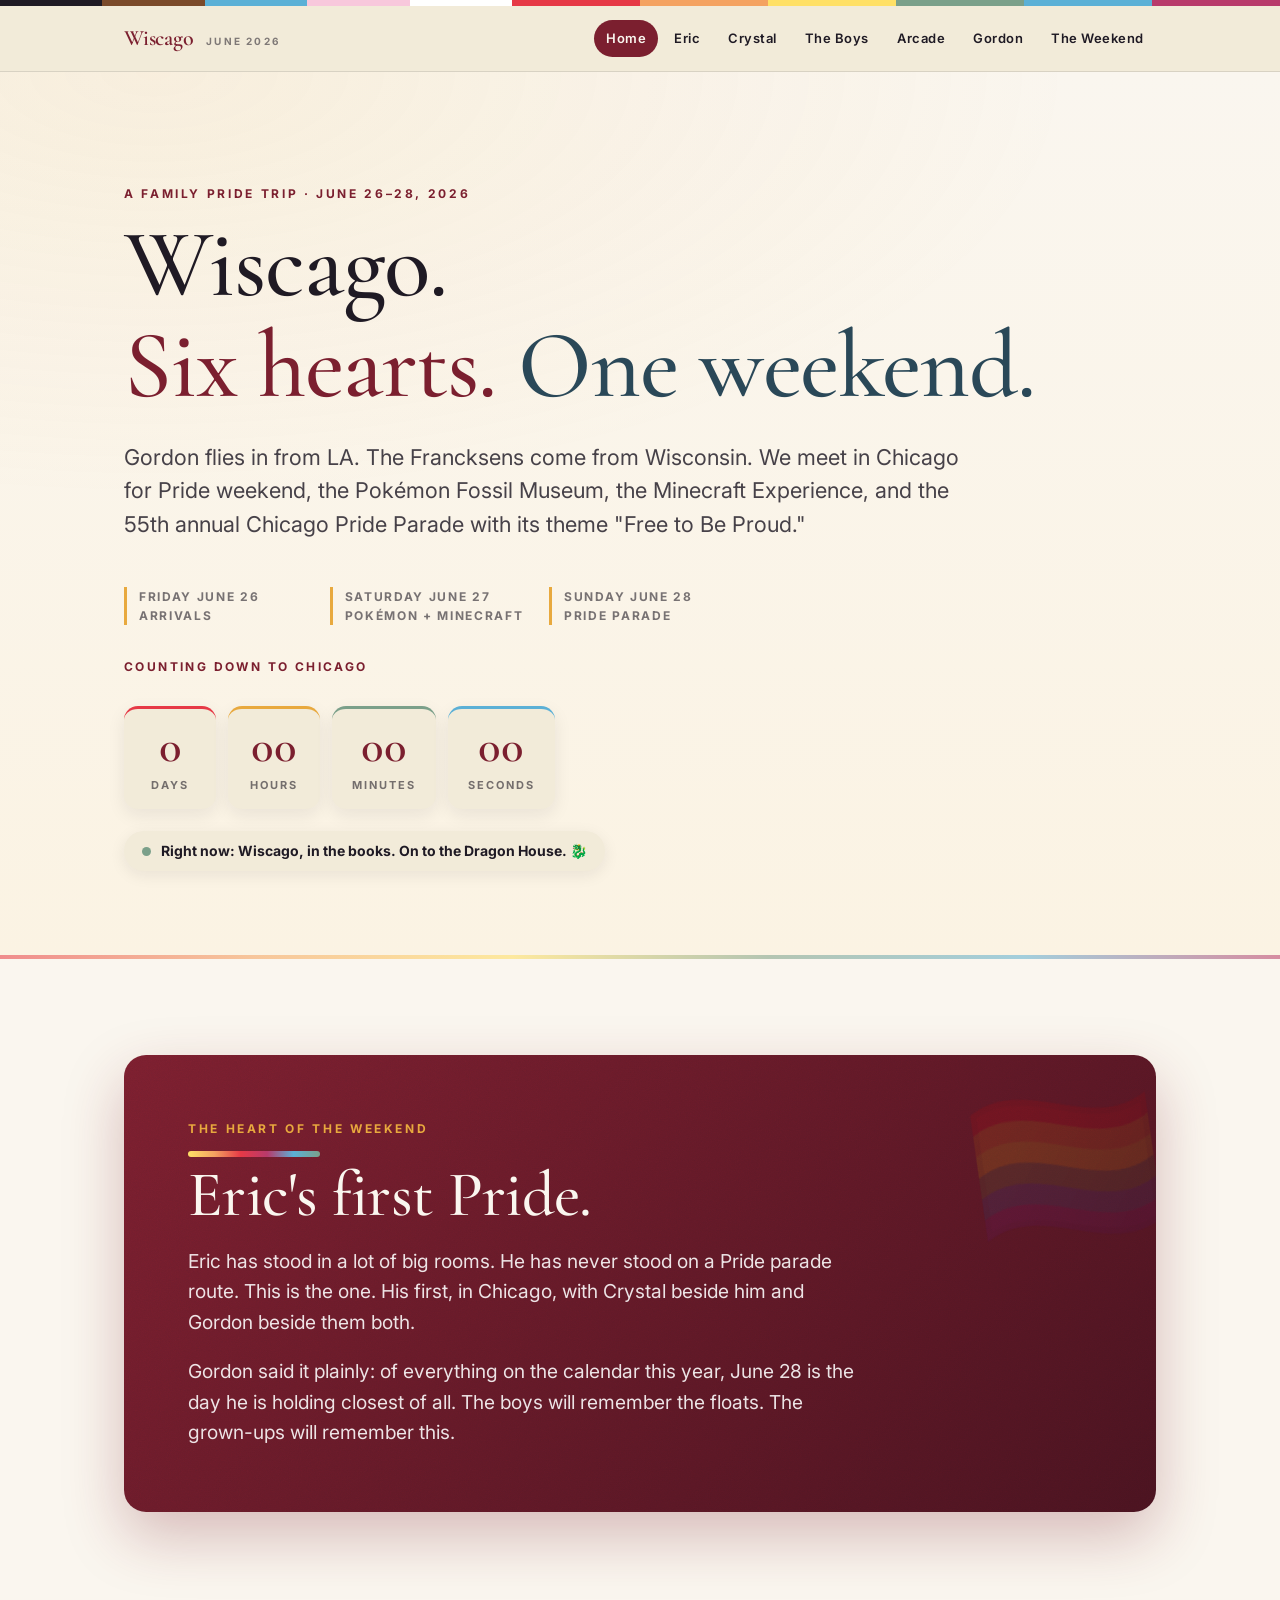
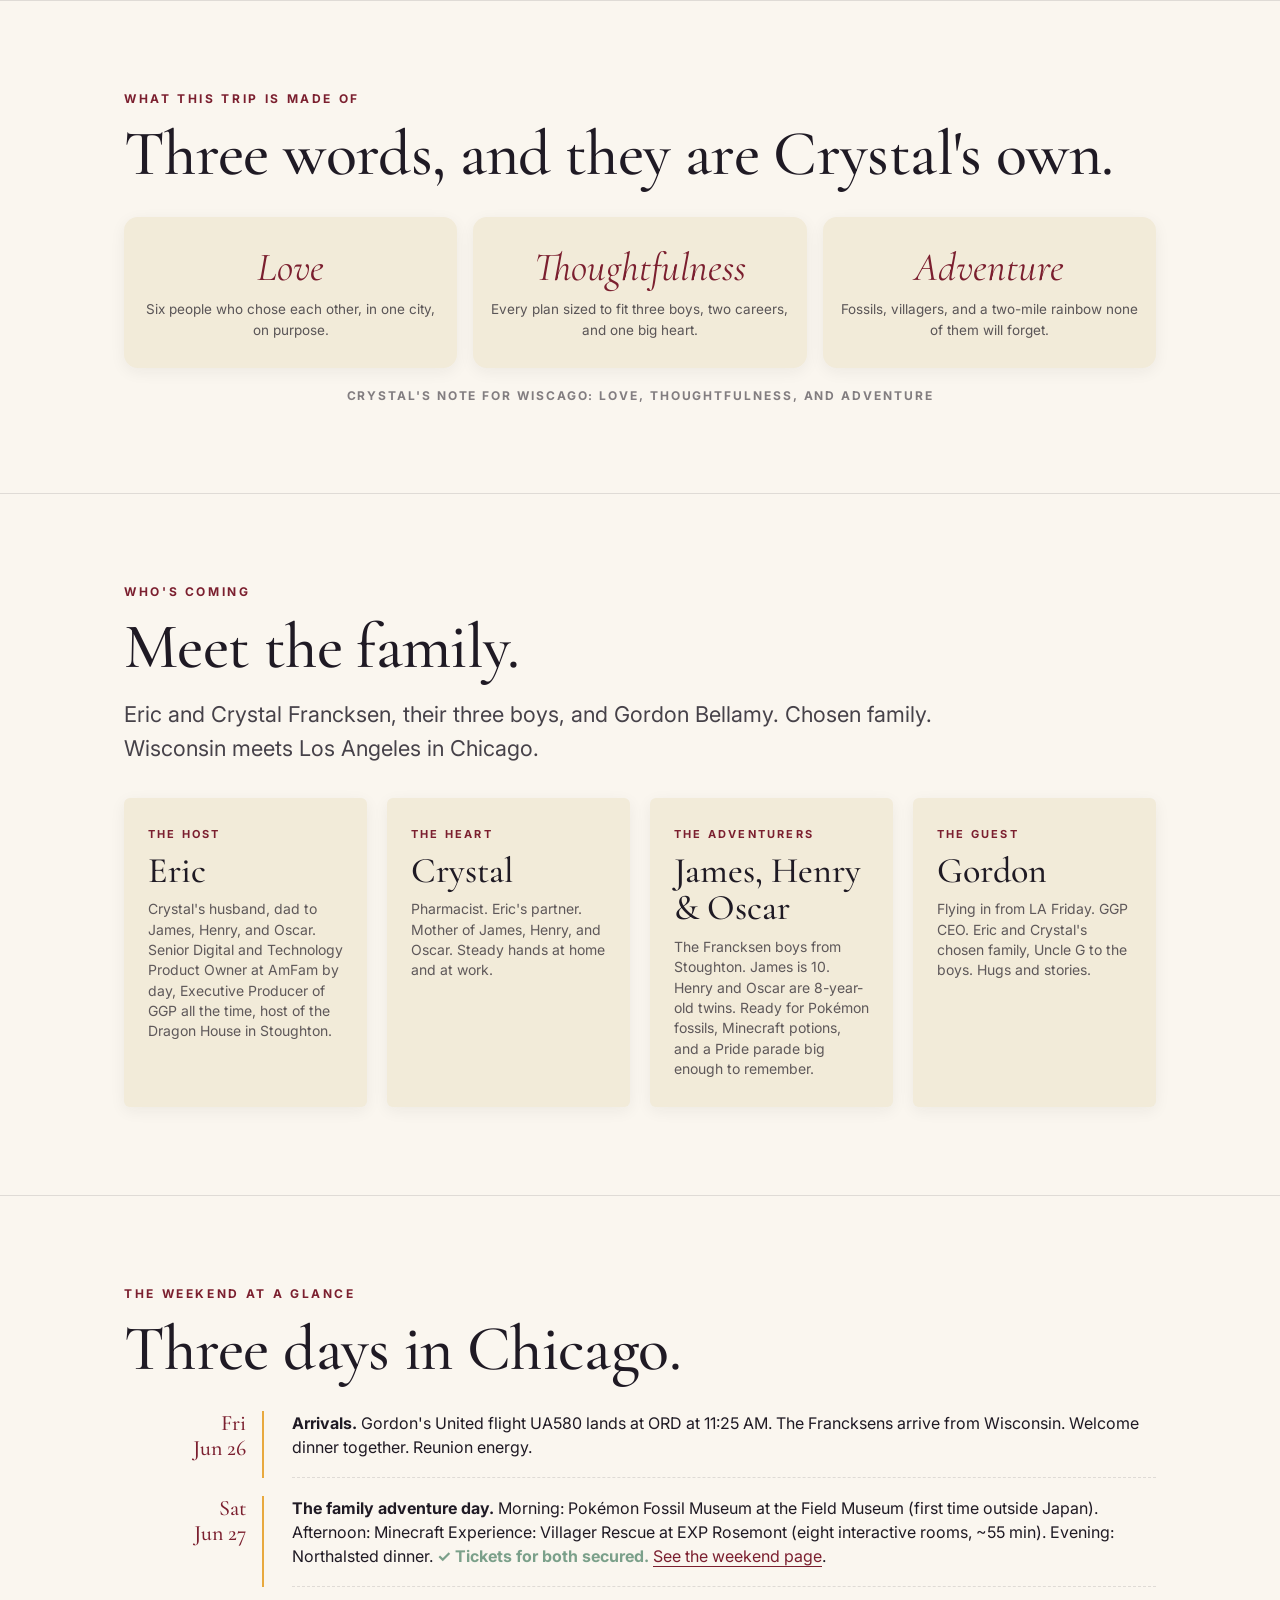
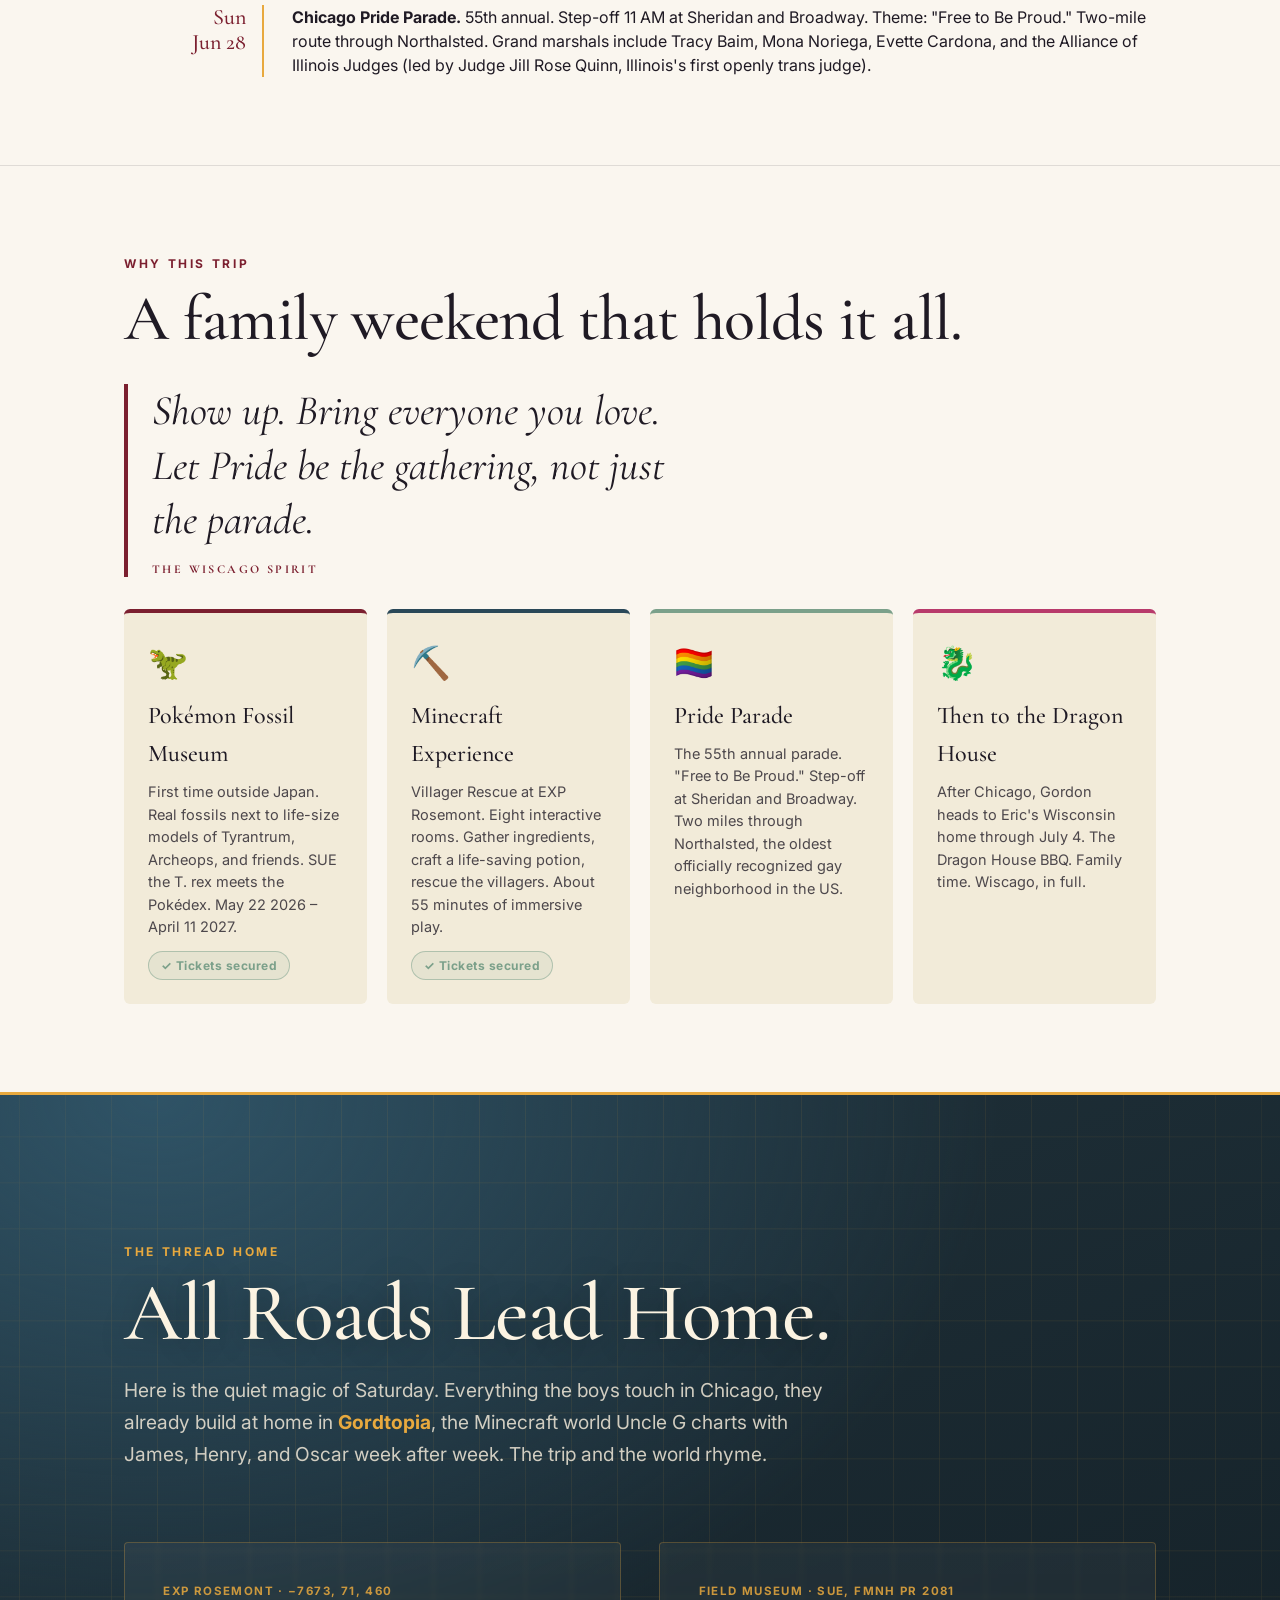
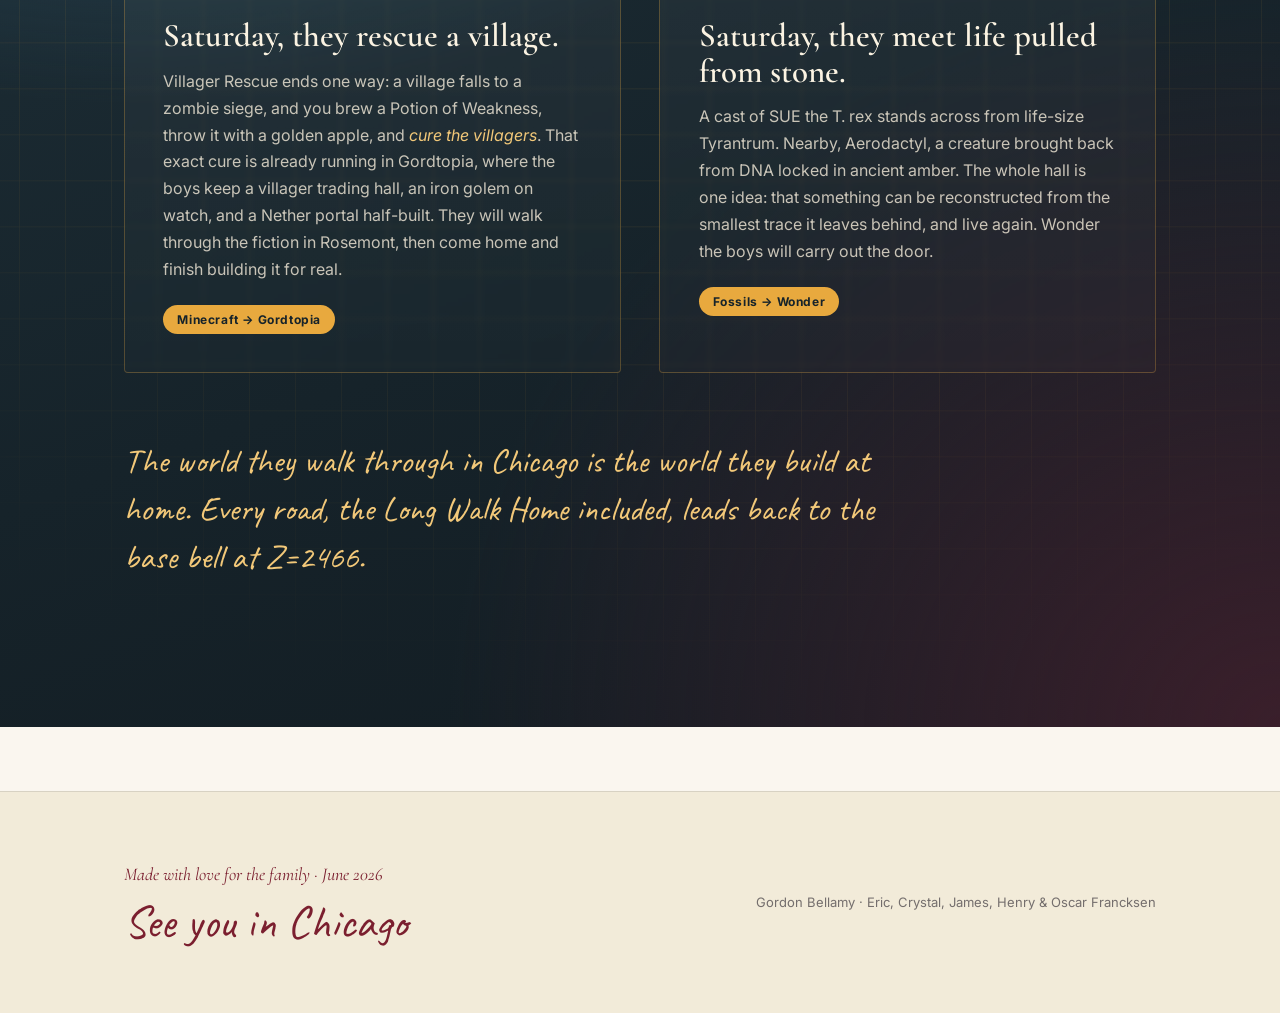
==== index.html @ 10e6df06 "Correct home town: the Francksens + Dragon House are in Stoughton, not Madison Kept Madison only whe" ====
<!DOCTYPE html>
<html lang="en">
<head>
<meta charset="utf-8">
<meta name="viewport" content="width=device-width, initial-scale=1">
<title>Wiscago: A Pride Weekend Together · June 26–28, 2026</title>
<meta name="description" content="Wiscago: a family Pride weekend in Chicago, June 26 to 28, 2026. Eric and Crystal Francksen, their three boys, and Gordon Bellamy. Eric's first Pride parade.">
<link rel="preconnect" href="https://fonts.googleapis.com">
<link rel="preconnect" href="https://fonts.gstatic.com" crossorigin>
<link rel="stylesheet" href="styles.css">
</head>
<body>

<div class="scrollbar" id="scrollbar"></div>
<div class="pride-bar progress"></div>

<header class="masthead">
  <div class="wrap">
    <a class="brand" href="index.html">Wiscago <span class="sub">June 2026</span></a>
    <nav class="primary">
      <a href="index.html" class="current">Home</a>
      <a href="eric.html">Eric</a>
      <a href="crystal.html">Crystal</a>
      <a href="boys.html">The Boys</a>
      <a href="games.html">Arcade</a>
      <a href="gordon.html">Gordon</a>
      <a href="weekend.html">The Weekend</a>
    </nav>
  </div>
</header>

<section class="hero">
  <div class="wrap">
    <div class="eyebrow">A family Pride trip · June 26–28, 2026</div>
    <h1 class="display">Wiscago.<br><span class="accent">Six hearts.</span> <span class="sub-accent">One weekend.</span></h1>
    <p class="lede" style="margin-top: 24px;">Gordon flies in from LA. The Francksens come from Wisconsin. We meet in Chicago for Pride weekend, the Pokémon Fossil Museum, the Minecraft Experience, and the 55th annual Chicago Pride Parade with its theme "Free to Be Proud."</p>
    <div class="hero-meta">
      <div>Friday June 26<br>Arrivals</div>
      <div>Saturday June 27<br>Pokémon + Minecraft</div>
      <div>Sunday June 28<br>Pride Parade</div>
    </div>
    <div class="countdown-lead">Counting down to Chicago</div>
    <div class="countdown" id="countdown" aria-live="polite">
      <div class="unit"><div class="n" id="cd-d">--</div><div class="u">Days</div></div>
      <div class="unit"><div class="n" id="cd-h">--</div><div class="u">Hours</div></div>
      <div class="unit"><div class="n" id="cd-m">--</div><div class="u">Minutes</div></div>
      <div class="unit"><div class="n" id="cd-s">--</div><div class="u">Seconds</div></div>
    </div>
    <div class="nowbar" id="nowbar" style="display:none;"><span class="liveDot"></span><span id="nowtext"></span></div>
  </div>
</section>

<section class="section">
  <div class="wrap">
    <div class="moment reveal">
      <div class="eyebrow">The heart of the weekend</div>
      <div class="rainbow-rule"></div>
      <h2 class="display">Eric's first Pride.</h2>
      <p>Eric has stood in a lot of big rooms. He has never stood on a Pride parade route. This is the one. His first, in Chicago, with Crystal beside him and Gordon beside them both.</p>
      <p>Gordon said it plainly: of everything on the calendar this year, June 28 is the day he is holding closest of all. The boys will remember the floats. The grown-ups will remember this.</p>
    </div>
  </div>
</section>

<section class="section">
  <div class="wrap reveal">
    <div class="eyebrow">What this trip is made of</div>
    <h2 class="display">Three words, and they are Crystal's own.</h2>
    <div class="values">
      <div class="value"><div class="word">Love</div><div class="meaning">Six people who chose each other, in one city, on purpose.</div></div>
      <div class="value"><div class="word">Thoughtfulness</div><div class="meaning">Every plan sized to fit three boys, two careers, and one big heart.</div></div>
      <div class="value"><div class="word">Adventure</div><div class="meaning">Fossils, villagers, and a two-mile rainbow none of them will forget.</div></div>
    </div>
    <div class="values-attr">Crystal's note for Wiscago: love, thoughtfulness, and adventure</div>
  </div>
</section>

<section class="section">
  <div class="wrap">
    <div class="eyebrow">Who's coming</div>
    <h2 class="display">Meet the family.</h2>
    <p class="lede" style="margin-top: 18px;">Eric and Crystal Francksen, their three boys, and Gordon Bellamy. Chosen family. Wisconsin meets Los Angeles in Chicago.</p>
    <div class="people reveal">
      <a class="person-card" href="eric.html">
        <div class="role">The Host</div>
        <div class="name">Eric</div>
        <div class="tag">Crystal's husband, dad to James, Henry, and Oscar. Senior Digital and Technology Product Owner at AmFam by day, Executive Producer of GGP all the time, host of the Dragon House in Stoughton.</div>
      </a>
      <a class="person-card" href="crystal.html">
        <div class="role">The Heart</div>
        <div class="name">Crystal</div>
        <div class="tag">Pharmacist. Eric's partner. Mother of James, Henry, and Oscar. Steady hands at home and at work.</div>
      </a>
      <a class="person-card" href="boys.html">
        <div class="role">The Adventurers</div>
        <div class="name">James, Henry &amp; Oscar</div>
        <div class="tag">The Francksen boys from Stoughton. James is 10. Henry and Oscar are 8-year-old twins. Ready for Pokémon fossils, Minecraft potions, and a Pride parade big enough to remember.</div>
      </a>
      <a class="person-card" href="gordon.html">
        <div class="role">The Guest</div>
        <div class="name">Gordon</div>
        <div class="tag">Flying in from LA Friday. GGP CEO. Eric and Crystal's chosen family, Uncle G to the boys. Hugs and stories.</div>
      </a>
    </div>
  </div>
</section>

<section class="section">
  <div class="wrap">
    <div class="eyebrow">The weekend at a glance</div>
    <h2 class="display">Three days in Chicago.</h2>
    <div class="itinerary reveal">
      <div class="day">Fri<br>Jun 26</div>
      <div class="body"><strong>Arrivals.</strong> Gordon's United flight UA580 lands at ORD at 11:25 AM. The Francksens arrive from Wisconsin. Welcome dinner together. Reunion energy.</div>
      <div class="day">Sat<br>Jun 27</div>
      <div class="body"><strong>The family adventure day.</strong> Morning: Pokémon Fossil Museum at the Field Museum (first time outside Japan). Afternoon: Minecraft Experience: Villager Rescue at EXP Rosemont (eight interactive rooms, ~55 min). Evening: Northalsted dinner. <span class="ticket-note">✓ Tickets for both secured.</span> <a href="weekend.html">See the weekend page</a>.</div>
      <div class="day">Sun<br>Jun 28</div>
      <div class="body"><strong>Chicago Pride Parade.</strong> 55th annual. Step-off 11 AM at Sheridan and Broadway. Theme: "Free to Be Proud." Two-mile route through Northalsted. Grand marshals include Tracy Baim, Mona Noriega, Evette Cardona, and the Alliance of Illinois Judges (led by Judge Jill Rose Quinn, Illinois's first openly trans judge).</div>
    </div>
  </div>
</section>

<section class="section">
  <div class="wrap">
    <div class="eyebrow">Why this trip</div>
    <h2 class="display">A family weekend that holds it all.</h2>
    <div class="quote">
      Show up. Bring everyone you love. Let Pride be the gathering, not just the parade.
      <span class="attr">The Wiscago spirit</span>
    </div>
    <div class="cards-grid reveal">
      <div class="fact-card alt">
        <div class="icon">🦖</div>
        <h4>Pokémon Fossil Museum</h4>
        <p>First time outside Japan. Real fossils next to life-size models of Tyrantrum, Archeops, and friends. SUE the T. rex meets the Pokédex. May 22 2026 – April 11 2027.</p>
        <div class="card-ticket">✓ Tickets secured</div>
      </div>
      <div class="fact-card teal">
        <div class="icon">⛏️</div>
        <h4>Minecraft Experience</h4>
        <p>Villager Rescue at EXP Rosemont. Eight interactive rooms. Gather ingredients, craft a life-saving potion, rescue the villagers. About 55 minutes of immersive play.</p>
        <div class="card-ticket">✓ Tickets secured</div>
      </div>
      <div class="fact-card sage">
        <div class="icon">🏳️‍🌈</div>
        <h4>Pride Parade</h4>
        <p>The 55th annual parade. "Free to Be Proud." Step-off at Sheridan and Broadway. Two miles through Northalsted, the oldest officially recognized gay neighborhood in the US.</p>
      </div>
      <div class="fact-card berry">
        <div class="icon">🐉</div>
        <h4>Then to the Dragon House</h4>
        <p>After Chicago, Gordon heads to Eric's Wisconsin home through July 4. The Dragon House BBQ. Family time. Wiscago, in full.</p>
      </div>
    </div>
  </div>
</section>

<section class="thread-home">
  <div class="atlas-grid" aria-hidden="true"></div>
  <div class="wrap">
    <div class="eyebrow gold">The thread home</div>
    <h2 class="display motto">All Roads Lead Home.</h2>
    <p class="thread-lede">Here is the quiet magic of Saturday. Everything the boys touch in Chicago, they already build at home in <strong>Gordtopia</strong>, the Minecraft world Uncle G charts with James, Henry, and Oscar week after week. The trip and the world rhyme.</p>

    <div class="thread-pair">
      <div class="thread-panel reveal">
        <div class="coord">EXP Rosemont · −7673, 71, 460</div>
        <h3>Saturday, they rescue a village.</h3>
        <p>Villager Rescue ends one way: a village falls to a zombie siege, and you brew a Potion of Weakness, throw it with a golden apple, and <em>cure the villagers</em>. That exact cure is already running in Gordtopia, where the boys keep a villager trading hall, an iron golem on watch, and a Nether portal half-built. They will walk through the fiction in Rosemont, then come home and finish building it for real.</p>
        <div class="thread-tag">Minecraft → Gordtopia</div>
      </div>
      <div class="thread-panel reveal">
        <div class="coord">Field Museum · SUE, FMNH PR 2081</div>
        <h3>Saturday, they meet life pulled from stone.</h3>
        <p>A cast of SUE the T. rex stands across from life-size Tyrantrum. Nearby, Aerodactyl, a creature brought back from DNA locked in ancient amber. The whole hall is one idea: that something can be reconstructed from the smallest trace it leaves behind, and live again. Wonder the boys will carry out the door.</p>
        <div class="thread-tag">Fossils → Wonder</div>
      </div>
    </div>

    <div class="thread-close reveal">The world they walk through in Chicago is the world they build at home. Every road, the Long Walk Home included, leads back to the base bell at Z=2466.</div>
  </div>
</section>

<footer class="site">
  <div class="wrap">
    <div>
      <div class="made">Made with love for the family · June 2026</div>
      <div class="signature">See you in Chicago</div>
    </div>
    <div>Gordon Bellamy · Eric, Crystal, James, Henry &amp; Oscar Francksen</div>
  </div>
</footer>

<script>
document.body.classList.add('js');

/* Countdown to arrival: Friday June 26, 2026, 11:25 AM CT (ORD landing) = 16:25 UTC */
(function(){
  var target = new Date('2026-06-26T16:25:00Z').getTime();
  var d=document.getElementById('cd-d'), h=document.getElementById('cd-h'),
      m=document.getElementById('cd-m'), s=document.getElementById('cd-s');
  function pad(n){ return String(n).padStart(2,'0'); }
  function tick(){
    var diff = target - Date.now();
    if (diff < 0) diff = 0;
    if(!d) return;
    d.textContent = Math.floor(diff/86400000);
    h.textContent = pad(Math.floor(diff/3600000)%24);
    m.textContent = pad(Math.floor(diff/60000)%60);
    s.textContent = pad(Math.floor(diff/1000)%60);
  }
  tick(); setInterval(tick, 1000);
})();

/* Scroll progress ribbon */
(function(){
  var bar=document.getElementById('scrollbar');
  if(!bar) return;
  function upd(){
    var h=document.documentElement.scrollHeight-window.innerHeight;
    bar.style.width=(h>0 ? (window.scrollY/h*100) : 0)+'%';
  }
  upd(); window.addEventListener('scroll',upd,{passive:true}); window.addEventListener('resize',upd);
})();

/* Reveal on scroll */
(function(){
  var els=document.querySelectorAll('.reveal');
  if(!('IntersectionObserver' in window)){ els.forEach(function(e){e.classList.add('in');}); return; }
  var io=new IntersectionObserver(function(entries){
    entries.forEach(function(en){ if(en.isIntersecting){ en.target.classList.add('in'); io.unobserve(en.target); } });
  }, {threshold:0.12});
  els.forEach(function(e){ io.observe(e); });
})();
</script>

<script>
(function(){
  var bar = document.getElementById('nowbar'), txt = document.getElementById('nowtext');
  if (!bar) return;
  var reduce = matchMedia('(prefers-reduced-motion: reduce)').matches;
  var fri = new Date('2026-06-26T00:00:00-05:00'), sat = new Date('2026-06-27T00:00:00-05:00'),
      sun = new Date('2026-06-28T00:00:00-05:00'), mon = new Date('2026-06-29T00:00:00-05:00'),
      arrive = new Date('2026-06-26T11:25:00-05:00');
  function phase(){
    var n = new Date();
    if (n < fri) return null;                 // before the trip, the countdown carries it
    if (n < sat) return 'Day one. Gordon lands ORD 11:25 AM, welcome dinner tonight. 🛬';
    if (n < sun) return 'Adventure day. Field Museum AM (1400 S DuSable LSD), Minecraft PM (EXP Rosemont). 🦖⛏️';
    if (n < mon) return "Pride Sunday. Step off 11 AM, Sheridan & Broadway, Red Line to Sheridan. Eric's first. 🏳️‍🌈";
    return 'Wiscago, in the books. On to the Dragon House. 🐉';
  }
  function upd(){ var p = phase(); if (p){ txt.textContent = 'Right now: ' + p; bar.style.display = 'inline-flex'; } else { bar.style.display = 'none'; } }
  upd(); setInterval(upd, 30000);

  if (!reduce) {
    var fired = false;
    setInterval(function(){
      if (fired) return; var d = arrive - new Date();
      if (d <= 0 && d > -3600000){ fired = true; celebrate(); }
    }, 1000);
  }
  function celebrate(){
    var c = document.createElement('canvas'); c.style.cssText = 'position:fixed;inset:0;pointer-events:none;z-index:200';
    document.body.appendChild(c); var x = c.getContext('2d'); c.width = innerWidth; c.height = innerHeight;
    var cols = ['#E63946','#E8A93E','#7BA08A','#5BB0D6','#B83A6B','#7B1F2F'], P = [];
    for (var i = 0; i < (innerWidth < 600 ? 70 : 140); i++)
      P.push({ x: innerWidth/2, y: innerHeight*0.3, vx:(Math.random()-.5)*12, vy:Math.random()*-14-2, c:cols[i%cols.length], r:Math.random()*6+3, a:1 });
    (function f(){
      x.clearRect(0,0,c.width,c.height); var live = false;
      P.forEach(function(p){ p.vy += .4; p.x += p.vx; p.y += p.vy; p.a -= .012;
        if (p.a > 0){ live = true; x.globalAlpha = Math.max(p.a,0); x.fillStyle = p.c; x.fillRect(p.x,p.y,p.r,p.r); } });
      live ? requestAnimationFrame(f) : c.remove();
    })();
  }
})();
</script>

</body>
</html>
---- styles.css ----
/* Wiscago: A Pride Weekend Together — shared styles */
@import url('https://fonts.googleapis.com/css2?family=Caveat:wght@400;700&family=Cormorant+Garamond:ital,wght@0,500;0,600;1,500;1,600&family=Inter:wght@400;500;600;700;800&display=swap');
:root {
  --cream: #FAF6EF;
  --paper: #F2EBD9;
  --ink: #1F1A24;
  --burgundy: #7B1F2F;
  --teal: #2A4858;
  --vermilion: #E63946;
  --gold: #E8A93E;
  --sage: #7BA08A;
  --skyblue: #5BB0D6;
  --berry: #B83A6B;
  /* Henry's colors */
  --henry-red: #C0392B;
  --henry-green: #27AE60;
  /* Oscar's colors */
  --oscar-orange: #E67E22;
  --oscar-blue: #2980B9;
  --rule: rgba(31, 26, 36, 0.12);
  --shadow: 0 14px 40px rgba(31, 26, 36, 0.12);
}
* { box-sizing: border-box; margin: 0; padding: 0; }
html { scroll-behavior: smooth; }
body {
  background: var(--cream);
  color: var(--ink);
  font-family: "Inter", -apple-system, "Segoe UI", system-ui, sans-serif;
  font-size: 17px;
  line-height: 1.6;
  -webkit-font-smoothing: antialiased;
}
img { max-width: 100%; display: block; }
a { color: var(--burgundy); text-decoration: none; border-bottom: 1px solid currentColor; }
a:hover { color: var(--vermilion); }

/* Layout */
.wrap { max-width: 1080px; margin: 0 auto; padding: 32px 24px; }
.section { padding: 56px 0; }
.section + .section { border-top: 1px solid var(--rule); }

/* Display type */
.display {
  font-family: "Cormorant Garamond", Georgia, "Times New Roman", serif;
  font-weight: 500;
  letter-spacing: -0.01em;
  line-height: 1.05;
}
.eyebrow {
  font-size: 12px;
  letter-spacing: 0.22em;
  text-transform: uppercase;
  color: var(--burgundy);
  font-weight: 700;
  margin-bottom: 12px;
}
h1.display { font-size: clamp(48px, 7.5vw, 96px); }
h2.display { font-size: clamp(36px, 5vw, 64px); }
h3.display { font-size: clamp(26px, 3.4vw, 40px); }
.lede {
  font-size: clamp(18px, 1.7vw, 22px);
  line-height: 1.55;
  max-width: 60ch;
  color: rgba(31, 26, 36, 0.82);
}
.small { font-size: 14px; color: rgba(31, 26, 36, 0.65); }

/* Header / nav */
.masthead {
  background: var(--paper);
  border-bottom: 1px solid var(--rule);
  position: sticky;
  top: 0;
  z-index: 10;
  backdrop-filter: blur(8px);
}
.masthead .wrap {
  display: flex;
  justify-content: space-between;
  align-items: center;
  padding: 14px 24px;
  flex-wrap: wrap;
  gap: 14px;
}
.brand {
  font-family: "Cormorant Garamond", Georgia, serif;
  font-size: 22px;
  font-weight: 600;
  letter-spacing: -0.01em;
  color: var(--burgundy);
  border: none;
}
.brand .sub {
  display: inline-block;
  font-family: "Inter", sans-serif;
  font-size: 10px;
  letter-spacing: 0.22em;
  text-transform: uppercase;
  color: rgba(31, 26, 36, 0.55);
  font-weight: 700;
  margin-left: 8px;
  vertical-align: middle;
}
nav.primary {
  display: flex;
  gap: 4px;
  flex-wrap: wrap;
}
nav.primary a {
  font-size: 13px;
  letter-spacing: 0.04em;
  font-weight: 600;
  color: var(--ink);
  padding: 8px 12px;
  border: none;
  border-radius: 999px;
  transition: background 0.15s;
}
nav.primary a:hover { background: var(--cream); }
nav.primary a.current {
  background: var(--burgundy);
  color: var(--cream);
}

/* Pride rainbow bar */
.pride-bar {
  height: 6px;
  background: linear-gradient(90deg,
    #E63946 0%, #E63946 16%,
    #F4A261 16%, #F4A261 32%,
    #FFE066 32%, #FFE066 48%,
    #7BA08A 48%, #7BA08A 64%,
    #5BB0D6 64%, #5BB0D6 80%,
    #B83A6B 80%, #B83A6B 100%);
}
.pride-bar.progress {
  background: linear-gradient(90deg,
    #1F1A24 0%, #1F1A24 8%,
    #7B4A2A 8%, #7B4A2A 16%,
    #5BB0D6 16%, #5BB0D6 24%,
    #F8C8DC 24%, #F8C8DC 32%,
    #FFFFFF 32%, #FFFFFF 40%,
    #E63946 40%, #E63946 50%,
    #F4A261 50%, #F4A261 60%,
    #FFE066 60%, #FFE066 70%,
    #7BA08A 70%, #7BA08A 80%,
    #5BB0D6 80%, #5BB0D6 90%,
    #B83A6B 90%, #B83A6B 100%);
}

/* Hero */
.hero {
  padding: 80px 0 56px 0;
  background: var(--cream);
  position: relative;
}
.hero .eyebrow { color: var(--burgundy); }
.hero h1.display .accent { color: var(--burgundy); }
.hero h1.display .sub-accent { color: var(--teal); }
.hero-meta {
  display: flex;
  gap: 2vw;
  margin-top: 5vh;
  font-size: 12px;
  letter-spacing: 0.14em;
  text-transform: uppercase;
  color: rgba(31, 26, 36, 0.6);
  font-weight: 700;
  flex-wrap: wrap;
}
.hero-meta > div {
  border-left: 3px solid var(--gold);
  padding-left: 12px;
  min-width: 180px;
}

/* People grid (landing) */
.people {
  display: grid;
  grid-template-columns: repeat(auto-fit, minmax(220px, 1fr));
  gap: 20px;
  margin-top: 32px;
}
.person-card {
  background: var(--paper);
  padding: 28px 24px;
  border-radius: 6px;
  border: none;
  box-shadow: 0 4px 16px rgba(31, 26, 36, 0.06);
  transition: transform 0.18s, box-shadow 0.18s;
  display: block;
  color: var(--ink);
}
.person-card:hover {
  transform: translateY(-3px);
  box-shadow: 0 10px 30px rgba(31, 26, 36, 0.14);
  color: var(--ink);
}
.person-card .role {
  font-size: 11px;
  letter-spacing: 0.2em;
  text-transform: uppercase;
  color: var(--burgundy);
  font-weight: 700;
  margin-bottom: 8px;
}
.person-card .name {
  font-family: "Cormorant Garamond", Georgia, serif;
  font-size: 36px;
  line-height: 1.05;
  color: var(--ink);
  font-weight: 500;
}
.person-card .tag {
  font-size: 14px;
  color: rgba(31, 26, 36, 0.7);
  margin-top: 10px;
  line-height: 1.45;
}

/* Itinerary */
.itinerary {
  display: grid;
  grid-template-columns: 140px 1fr;
  gap: 18px 28px;
  margin-top: 28px;
}
.itinerary .day {
  font-family: "Cormorant Garamond", Georgia, serif;
  font-size: 22px;
  color: var(--burgundy);
  border-right: 2px solid var(--gold);
  padding-right: 16px;
  text-align: right;
  font-weight: 500;
  line-height: 1.15;
}
.itinerary .body {
  font-size: 16px;
  line-height: 1.5;
  padding-bottom: 18px;
  border-bottom: 1px dashed var(--rule);
}
.itinerary .body strong { color: var(--ink); }
.itinerary > div:nth-last-child(-n+2) { border-bottom: none; padding-bottom: 0; }

/* Cards / accent boxes */
.callout {
  background: var(--paper);
  border-left: 4px solid var(--burgundy);
  padding: 24px 28px;
  border-radius: 0 6px 6px 0;
  margin-top: 28px;
}
.callout .label {
  font-size: 11px;
  letter-spacing: 0.2em;
  text-transform: uppercase;
  color: var(--burgundy);
  font-weight: 700;
  margin-bottom: 6px;
}
.callout p { margin-top: 8px; }

.cards-grid {
  display: grid;
  grid-template-columns: repeat(auto-fit, minmax(240px, 1fr));
  gap: 20px;
  margin-top: 28px;
}
.fact-card {
  background: var(--paper);
  padding: 24px;
  border-radius: 6px;
  border-top: 4px solid var(--gold);
}
.fact-card.alt { border-top-color: var(--burgundy); }
.fact-card.teal { border-top-color: var(--teal); }
.fact-card.sage { border-top-color: var(--sage); }
.fact-card.berry { border-top-color: var(--berry); }
.fact-card .icon {
  font-size: 32px;
  margin-bottom: 8px;
}
.fact-card h4 {
  font-family: "Cormorant Garamond", Georgia, serif;
  font-size: 24px;
  font-weight: 500;
  color: var(--ink);
  margin-bottom: 8px;
}
.fact-card p {
  font-size: 14.5px;
  line-height: 1.55;
  color: rgba(31, 26, 36, 0.78);
}

/* Quote block */
.quote {
  font-family: "Cormorant Garamond", Georgia, serif;
  font-size: clamp(28px, 3.5vw, 42px);
  font-style: italic;
  line-height: 1.3;
  color: var(--ink);
  border-left: 4px solid var(--burgundy);
  padding-left: 24px;
  margin: 32px 0;
  max-width: 30ch;
}
.quote .attr {
  font-style: normal;
  font-size: 12px;
  letter-spacing: 0.2em;
  text-transform: uppercase;
  color: var(--burgundy);
  font-weight: 700;
  display: block;
  margin-top: 14px;
}

/* Footer */
footer.site {
  background: var(--paper);
  border-top: 1px solid var(--rule);
  padding: 36px 0;
  margin-top: 64px;
}
footer.site .wrap {
  display: flex;
  justify-content: space-between;
  align-items: center;
  flex-wrap: wrap;
  gap: 16px;
  font-size: 13px;
  color: rgba(31, 26, 36, 0.6);
}
footer.site .made {
  font-family: "Cormorant Garamond", Georgia, serif;
  font-style: italic;
  font-size: 18px;
  color: var(--burgundy);
}

/* Boys page playful */
.playful {
  background: linear-gradient(180deg, var(--cream) 0%, #FBF1D9 100%);
}
.boys-grid {
  display: grid;
  grid-template-columns: repeat(auto-fit, minmax(260px, 1fr));
  gap: 24px;
  margin-top: 32px;
}
.boy-card {
  background: white;
  border-radius: 12px;
  padding: 28px 24px;
  box-shadow: 0 8px 24px rgba(31, 26, 36, 0.08);
  border-top: 8px solid var(--burgundy);
}
.boy-card.james { border-top-color: var(--burgundy); }
.boy-card.henry { border-top: 8px solid var(--henry-red); border-bottom: 3px solid var(--henry-green); }
.boy-card.henry h3 { color: var(--henry-red); }
.boy-card.henry .label { color: var(--henry-green); }
.boy-card.oscar { border-top: 8px solid var(--oscar-orange); border-bottom: 3px solid var(--oscar-blue); }
.boy-card.oscar h3 { color: var(--oscar-orange); }
.boy-card.oscar .label { color: var(--oscar-blue); }
.boy-card h3 {
  font-family: "Cormorant Garamond", Georgia, serif;
  font-size: 38px;
  font-weight: 500;
  margin-bottom: 6px;
}
.boy-card .label {
  font-size: 11px;
  letter-spacing: 0.2em;
  text-transform: uppercase;
  color: var(--burgundy);
  font-weight: 700;
}
.fun-badge {
  display: inline-block;
  background: var(--gold);
  color: var(--ink);
  padding: 6px 14px;
  border-radius: 999px;
  font-size: 12px;
  letter-spacing: 0.1em;
  font-weight: 700;
  text-transform: uppercase;
  margin-right: 6px;
  margin-bottom: 6px;
}
.fun-badge.alt { background: var(--vermilion); color: var(--cream); }
.fun-badge.teal { background: var(--teal); color: var(--cream); }
.fun-badge.sage { background: var(--sage); color: var(--cream); }
.fun-badge.berry { background: var(--berry); color: var(--cream); }

/* Big stat */
.bigstat {
  display: grid;
  grid-template-columns: repeat(auto-fit, minmax(180px, 1fr));
  gap: 24px;
  margin-top: 28px;
}
.bigstat .stat {
  text-align: center;
  padding: 24px 16px;
  background: var(--paper);
  border-radius: 8px;
}
.bigstat .num {
  font-family: "Cormorant Garamond", Georgia, serif;
  font-size: 60px;
  color: var(--burgundy);
  line-height: 1;
  font-weight: 500;
}
.bigstat .lbl {
  font-size: 12px;
  letter-spacing: 0.18em;
  text-transform: uppercase;
  color: rgba(31, 26, 36, 0.65);
  font-weight: 700;
  margin-top: 8px;
}

/* ============================================================
   v2 ELEVATION (2026-06-15) — fonts now load, plus countdown,
   the "first Pride" spotlight, the values band, signature,
   scroll progress, and gentle reveal-on-scroll.
   ============================================================ */

/* Warmer hero wash + a faint rainbow horizon */
.hero {
  background:
    radial-gradient(120% 80% at 12% 0%, rgba(232,169,62,0.10), transparent 60%),
    linear-gradient(180deg, var(--cream) 0%, #FBF3E3 100%);
}
.hero::after {
  content: "";
  position: absolute;
  left: 0; right: 0; bottom: 0;
  height: 4px;
  background: linear-gradient(90deg,#E63946,#F4A261,#FFE066,#7BA08A,#5BB0D6,#B83A6B);
  opacity: 0.55;
}

/* Fixed scroll-progress ribbon */
.scrollbar {
  position: fixed;
  top: 0; left: 0;
  height: 4px; width: 0%;
  z-index: 50;
  background: linear-gradient(90deg,#E63946,#F4A261,#FFE066,#7BA08A,#5BB0D6,#B83A6B);
  transition: width 0.08s linear;
}

/* Countdown */
.countdown {
  display: flex;
  gap: 12px;
  margin-top: 30px;
  flex-wrap: wrap;
  align-items: stretch;
}
.countdown .unit {
  background: var(--paper);
  border-radius: 14px;
  border-top: 3px solid var(--vermilion);
  padding: 14px 20px;
  text-align: center;
  min-width: 92px;
  box-shadow: 0 6px 18px rgba(31,26,36,0.08);
}
.countdown .unit:nth-child(2) { border-top-color: var(--gold); }
.countdown .unit:nth-child(3) { border-top-color: var(--sage); }
.countdown .unit:nth-child(4) { border-top-color: var(--skyblue); }
.countdown .n {
  font-family: "Cormorant Garamond", Georgia, serif;
  font-size: 46px;
  line-height: 1;
  color: var(--burgundy);
  font-weight: 600;
  font-variant-numeric: tabular-nums;
}
.countdown .u {
  font-size: 11px;
  letter-spacing: 0.18em;
  text-transform: uppercase;
  color: rgba(31,26,36,0.6);
  font-weight: 700;
  margin-top: 8px;
}
.countdown-lead {
  font-size: 12px;
  letter-spacing: 0.2em;
  text-transform: uppercase;
  color: var(--burgundy);
  font-weight: 700;
  margin-top: 32px;
}

/* The spotlight "moment" — the emotional centerpiece */
.moment {
  position: relative;
  overflow: hidden;
  background: linear-gradient(135deg, var(--burgundy) 0%, #4A1320 100%);
  color: var(--cream);
  border-radius: 22px;
  padding: clamp(32px, 5vw, 68px);
  margin-top: 8px;
  box-shadow: 0 24px 60px rgba(123,31,47,0.28);
}
.moment::before {
  content: "🏳️‍🌈";
  position: absolute;
  right: -10px; top: -20px;
  font-size: 160px;
  opacity: 0.12;
  transform: rotate(-8deg);
  pointer-events: none;
}
.moment .eyebrow { color: var(--gold); }
.moment h2.display { color: var(--cream); max-width: 18ch; }
.moment p {
  color: rgba(255,255,255,0.88);
  font-size: clamp(17px, 1.5vw, 20px);
  line-height: 1.6;
  max-width: 56ch;
  margin-top: 18px;
}
.moment .rainbow-rule {
  height: 6px; width: 132px;
  border-radius: 99px;
  background: linear-gradient(90deg,#FFE066,#F4A261,#E63946,#B83A6B,#5BB0D6,#7BA08A);
  margin: 8px 0 4px;
}

/* Values band — Crystal's words: Love, Thoughtfulness, Adventure */
.values {
  display: grid;
  grid-template-columns: repeat(3, 1fr);
  gap: 16px;
  margin-top: 30px;
}
.value {
  text-align: center;
  padding: 28px 18px;
  background: var(--paper);
  border-radius: 14px;
  box-shadow: 0 4px 16px rgba(31,26,36,0.06);
}
.value .word {
  font-family: "Cormorant Garamond", Georgia, serif;
  font-style: italic;
  font-size: clamp(28px, 3.4vw, 40px);
  line-height: 1.1;
  color: var(--burgundy);
}
.value .meaning {
  font-size: 13.5px;
  line-height: 1.5;
  color: rgba(31,26,36,0.72);
  margin-top: 10px;
}
.values-attr {
  text-align: center;
  font-size: 12px;
  letter-spacing: 0.16em;
  text-transform: uppercase;
  color: rgba(31,26,36,0.55);
  font-weight: 700;
  margin-top: 18px;
}

/* Handwritten signature accent */
.signature {
  font-family: "Caveat", cursive;
  font-size: clamp(30px, 4vw, 46px);
  color: var(--burgundy);
  line-height: 1;
  margin-top: 10px;
}

/* Gentle reveal-on-scroll (progressive enhancement: only hides when JS is on) */
body.js .reveal {
  opacity: 0;
  transform: translateY(18px);
  transition: opacity 0.7s ease, transform 0.7s ease;
}
body.js .reveal.in { opacity: 1; transform: none; }
@media (prefers-reduced-motion: reduce) {
  body.js .reveal { opacity: 1; transform: none; transition: none; }
}

/* Responsive */
@media (max-width: 640px) {
  .hero { padding: 56px 0 40px 0; }
  .section { padding: 40px 0; }
  .itinerary { grid-template-columns: 80px 1fr; gap: 12px 16px; }
  .itinerary .day { font-size: 16px; padding-right: 10px; }
  nav.primary a { font-size: 12px; padding: 6px 10px; }
  .brand { font-size: 18px; }
  .values { grid-template-columns: 1fr; }
  .countdown .unit { min-width: 72px; padding: 12px 14px; }
  .countdown .n { font-size: 38px; }
}

/* ============================================================
   v3 CRAFT (2026-06-20) — from a 25-site design study.
   View-transition page changes, a11y guard, premium microstates,
   scroll-timeline reveals, and a film-grain emotional surface.
   ============================================================ */

/* Crossfade between the pages (Home / Eric / Crystal / Boys / Gordon / Weekend) */
@view-transition { navigation: auto; }
::view-transition-old(root), ::view-transition-new(root) { animation-duration: .38s; }

/* Reduced-motion guard across everything, and a visible focus ring */
@media (prefers-reduced-motion: reduce) {
  *, *::before, *::after {
    animation-duration: .001ms !important; animation-iteration-count: 1 !important;
    transition-duration: .001ms !important; scroll-behavior: auto !important;
  }
}
:focus-visible { outline: 3px solid var(--gold); outline-offset: 3px; border-radius: 6px; }

/* Premium microstates: a small, fast lift on every card and unit */
.fact-card, .boy-card, .value, .countdown .unit {
  transition: transform .18s cubic-bezier(.16,1,.3,1), box-shadow .18s ease;
}
.fact-card:hover, .boy-card:hover, .value:hover, .countdown .unit:hover {
  transform: translateY(-3px); box-shadow: 0 14px 36px rgba(31,26,36,0.16);
}
nav.primary a:active { transform: translateY(1px); }

/* Scroll-timeline reveals where supported (the JS IntersectionObserver path still works elsewhere) */
@supports (animation-timeline: view()) {
  @media (prefers-reduced-motion: no-preference) {
    @keyframes wc-rise { to { opacity: 1; transform: none; } }
    body.js .reveal {
      opacity: 0; transform: translateY(22px); transition: none;
      animation: wc-rise auto linear both; animation-timeline: view(); animation-range: entry 8% cover 30%;
    }
  }
}

/* Film grain over the emotional "moment" — a tactile, premium surface, no image file */
.moment::after {
  content: ""; position: absolute; inset: 0; z-index: 0; opacity: .10; pointer-events: none;
  mix-blend-mode: overlay; border-radius: 22px;
  background: url('data:image/svg+xml;utf8,<svg xmlns="http://www.w3.org/2000/svg"><filter id="n"><feTurbulence type="fractalNoise" baseFrequency="0.9" numOctaves="2"/></filter><rect width="100%" height="100%" filter="url(%23n)"/></svg>');
}
.moment > * { position: relative; z-index: 1; }

/* No layout shift on numbers */
.bigstat .num, .countdown .n { font-variant-numeric: tabular-nums; }

/* ============================================================
   EXPERIENTIAL BUILD (2026-06-20) — run-of-show, live status,
   adventure badges, count-up. From the stack-ranked doc.
   ============================================================ */
.ros { display:grid; gap:12px; margin-top:28px; }
.ros details { background:var(--paper); border-radius:14px; border-left:4px solid var(--gold);
  box-shadow:0 4px 16px rgba(31,26,36,0.06); overflow:hidden; }
.ros details[open]{ box-shadow:0 12px 32px rgba(31,26,36,0.12); }
.ros summary { list-style:none; cursor:pointer; padding:18px 22px; display:flex; gap:16px; align-items:center; }
.ros summary::-webkit-details-marker{ display:none; }
.ros summary .time { font-family:"Cormorant Garamond",Georgia,serif; font-size:26px; color:var(--burgundy);
  font-weight:600; min-width:74px; line-height:1; }
.ros summary .what { font-weight:700; font-size:17px; }
.ros summary .where { font-size:13px; color:rgba(31,26,36,0.6); margin-top:2px; display:block; }
.ros summary .chev { margin-left:auto; transition:transform .25s cubic-bezier(.16,1,.3,1); color:var(--burgundy); font-size:22px; }
.ros details[open] summary .chev { transform:rotate(90deg); }
.ros .ros-body { padding:0 22px 20px 22px; }
.ros .ros-row { display:grid; grid-template-columns:96px 1fr; gap:6px 14px; font-size:14.5px; padding:9px 0; border-top:1px dashed var(--rule); }
.ros .ros-row .k { font-size:11px; letter-spacing:.14em; text-transform:uppercase; color:var(--burgundy); font-weight:700; padding-top:3px; }
.ros .producer { background:rgba(232,169,62,0.14); border-radius:10px; padding:12px 14px; margin-top:12px; font-size:14px; line-height:1.5; }
.ros .producer b { color:var(--burgundy); }
@media(max-width:560px){ .ros summary{ flex-wrap:wrap; } .ros .ros-row{ grid-template-columns:1fr; gap:2px; } }

.nowbar { display:inline-flex; align-items:center; gap:10px; margin-top:22px; background:var(--paper);
  border-radius:999px; padding:9px 18px; font-weight:700; font-size:14px; box-shadow:0 4px 16px rgba(31,26,36,0.08); }
.nowbar .liveDot{ width:9px; height:9px; border-radius:50%; background:var(--sage); }
@media (prefers-reduced-motion: no-preference){ .nowbar .liveDot{ animation:pulseDot 2s infinite; } }
@keyframes pulseDot{ 0%,100%{opacity:1;transform:scale(1)} 50%{opacity:.35;transform:scale(.8)} }

.badges { display:flex; flex-wrap:wrap; gap:12px; margin-top:24px; }
.badge-btn { appearance:none; border:2px dashed var(--burgundy); background:transparent; color:var(--burgundy);
  border-radius:16px; padding:12px 16px; font-weight:700; font-size:14px; cursor:pointer; font-family:inherit;
  display:inline-flex; align-items:center; gap:8px; transition:transform .15s cubic-bezier(.16,1,.3,1), background .2s, color .2s; }
.badge-btn .em{ font-size:20px; }
.badge-btn:hover{ transform:translateY(-2px); }
.badge-btn.got { border-style:solid; background:var(--gold); color:var(--ink); }
.badge-btn.got .check{ font-weight:900; }
.badge-note{ font-size:13px; color:rgba(31,26,36,0.6); margin-top:14px; }

/* Boys crew color swatches */
.color-crew { display:flex; gap:10px; margin-bottom:20px; flex-wrap:wrap; }
.crew-swatch { padding:6px 16px; border-radius:100px; font-family:'Inter',sans-serif; font-size:13px; font-weight:700; letter-spacing:0.5px; }
.james-swatch { background:var(--burgundy); color:#fff; }
.henry-swatch { background:linear-gradient(135deg, var(--henry-red) 50%, var(--henry-green) 50%); color:#fff; }
.oscar-swatch { background:linear-gradient(135deg, var(--oscar-orange) 50%, var(--oscar-blue) 50%); color:#fff; }

/* ===== Tickets-secured microcopy ===== */
.ticket-note { color: var(--sage); font-weight: 700; }
.card-ticket {
  margin-top: 12px; display: inline-block;
  font-family: "Inter", sans-serif; font-size: 12px; font-weight: 700;
  letter-spacing: 0.04em; color: var(--sage);
  border: 1px solid rgba(123,160,138,0.5); border-radius: 999px;
  padding: 4px 12px; background: rgba(123,160,138,0.10);
}

/* ===== The thread home — art-directed atlas section ===== */
.thread-home {
  position: relative; overflow: hidden;
  background:
    radial-gradient(120% 90% at 12% 0%, #2f5366 0%, transparent 55%),
    radial-gradient(130% 120% at 100% 100%, #3a1f2b 0%, transparent 50%),
    linear-gradient(160deg, #20323b 0%, #16232a 60%, #121b21 100%);
  color: #EFE7D6;
  padding: clamp(64px, 9vw, 132px) 0;
  border-top: 3px solid var(--gold);
}
.thread-home .wrap { position: relative; z-index: 2; }
.atlas-grid {
  position: absolute; inset: 0; z-index: 1; opacity: 0.16;
  background-image:
    linear-gradient(rgba(232,169,62,0.5) 1px, transparent 1px),
    linear-gradient(90deg, rgba(232,169,62,0.5) 1px, transparent 1px);
  background-size: 46px 46px; background-position: center;
  mask-image: radial-gradient(120% 90% at 50% 30%, #000 35%, transparent 78%);
  -webkit-mask-image: radial-gradient(120% 90% at 50% 30%, #000 35%, transparent 78%);
}
.thread-home .eyebrow.gold { color: var(--gold); }
.thread-home .motto {
  color: #FBF3E2; font-size: clamp(40px, 6.4vw, 86px);
  line-height: 0.98; letter-spacing: -0.01em; margin: 6px 0 0;
  text-shadow: 0 2px 30px rgba(0,0,0,0.35);
}
.thread-lede {
  max-width: 720px; margin: 22px 0 0; font-size: clamp(17px, 1.5vw, 21px);
  line-height: 1.65; color: rgba(239,231,214,0.86);
}
.thread-lede strong { color: var(--gold); }
.thread-pair {
  margin-top: clamp(40px, 6vw, 72px);
  display: grid; grid-template-columns: 1fr 1fr; gap: clamp(20px, 3vw, 40px);
}
.thread-panel {
  position: relative; padding: clamp(26px, 3vw, 40px);
  background: linear-gradient(180deg, rgba(255,255,255,0.045), rgba(255,255,255,0.015));
  border: 1px solid rgba(232,169,62,0.28); border-radius: 4px;
  backdrop-filter: blur(2px);
}
.thread-panel .coord {
  font-family: "Inter", sans-serif; font-size: 11.5px; font-weight: 700;
  letter-spacing: 0.12em; text-transform: uppercase;
  color: var(--gold); opacity: 0.85; margin-bottom: 18px;
}
.thread-panel h3 {
  font-family: "Cormorant Garamond", Georgia, serif; font-weight: 600;
  font-size: clamp(24px, 2.6vw, 33px); line-height: 1.08; margin: 0 0 14px;
  color: #FBF3E2;
}
.thread-panel p { font-size: 16px; line-height: 1.68; color: rgba(239,231,214,0.82); margin: 0; }
.thread-panel em { color: #F2C879; font-style: italic; }
.thread-tag {
  margin-top: 22px; display: inline-block; font-size: 12px; font-weight: 700;
  letter-spacing: 0.05em; color: #16232a; background: var(--gold);
  padding: 5px 14px; border-radius: 999px;
}
.thread-close {
  margin-top: clamp(40px, 5vw, 64px); max-width: 760px;
  font-family: "Caveat", cursive; font-size: clamp(24px, 3vw, 34px);
  line-height: 1.4; color: #F2C879;
}
@media (max-width: 760px) {
  .thread-pair { grid-template-columns: 1fr; }
}
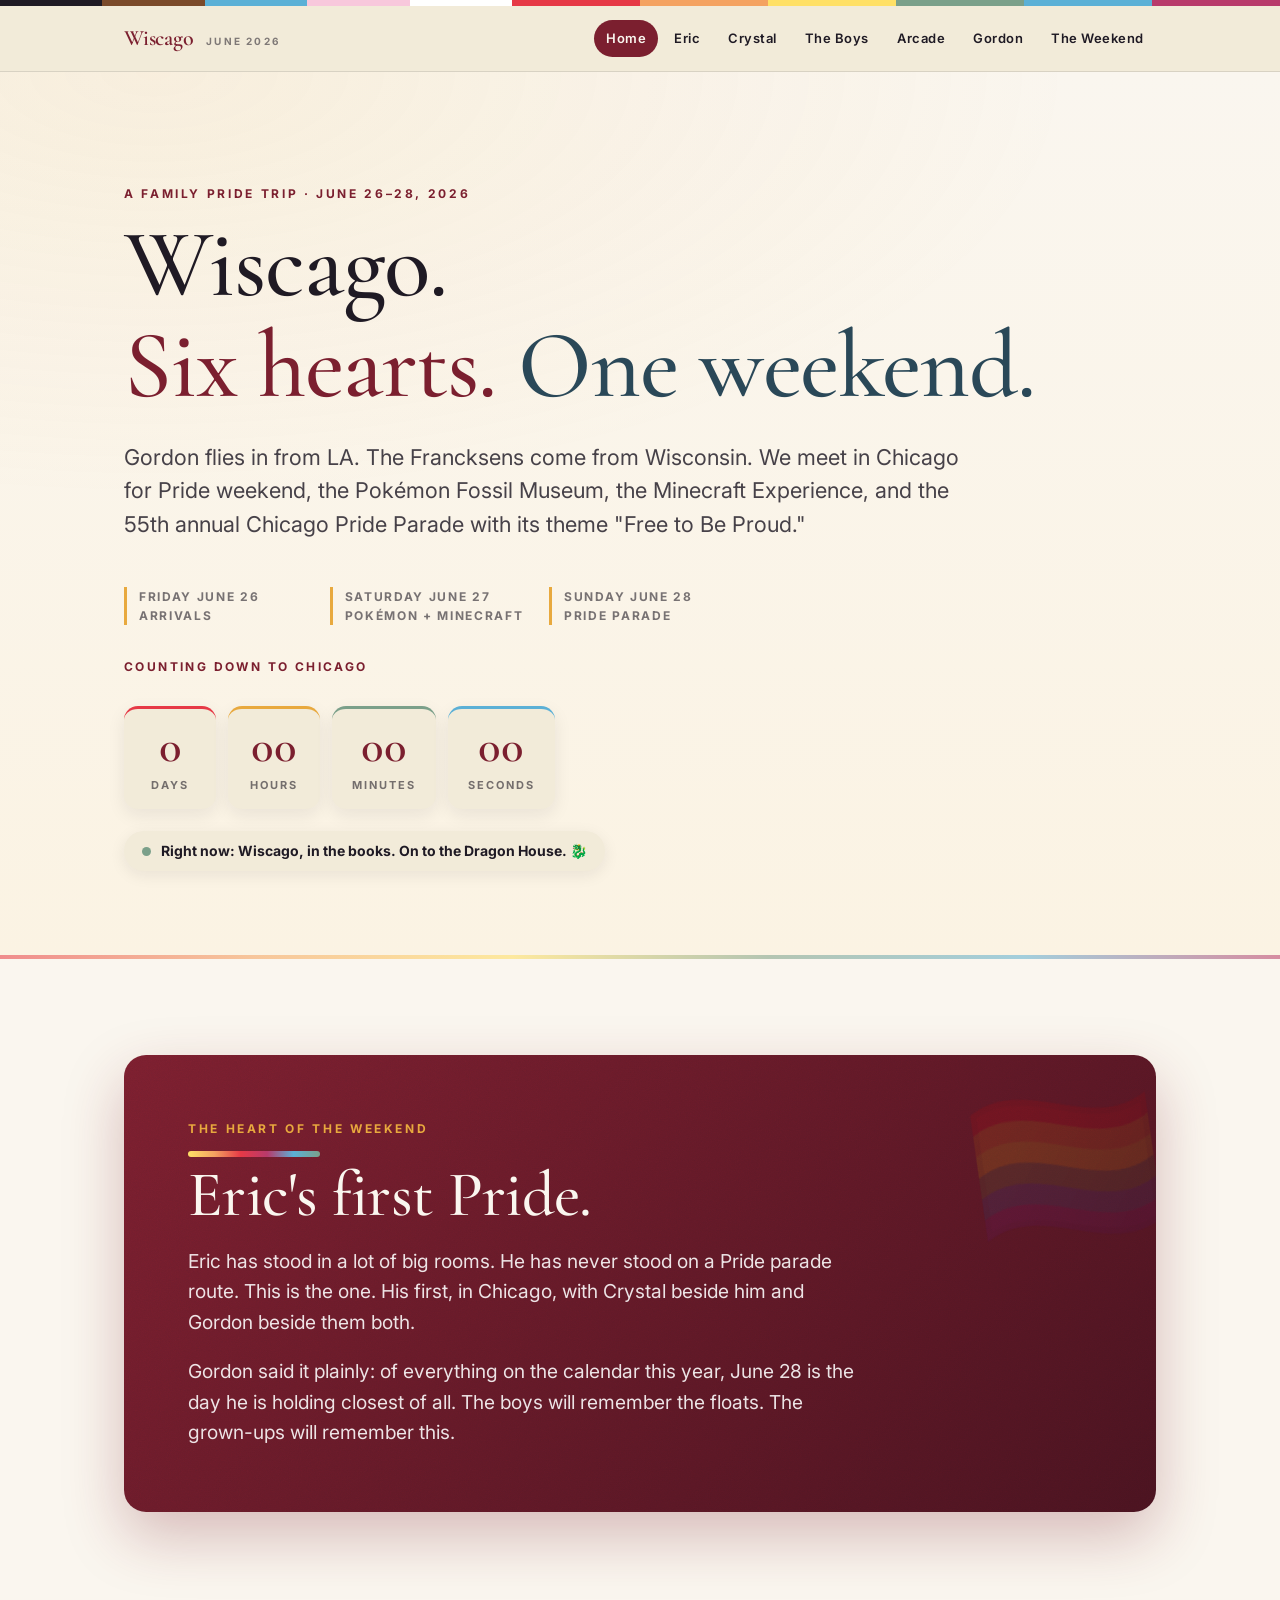
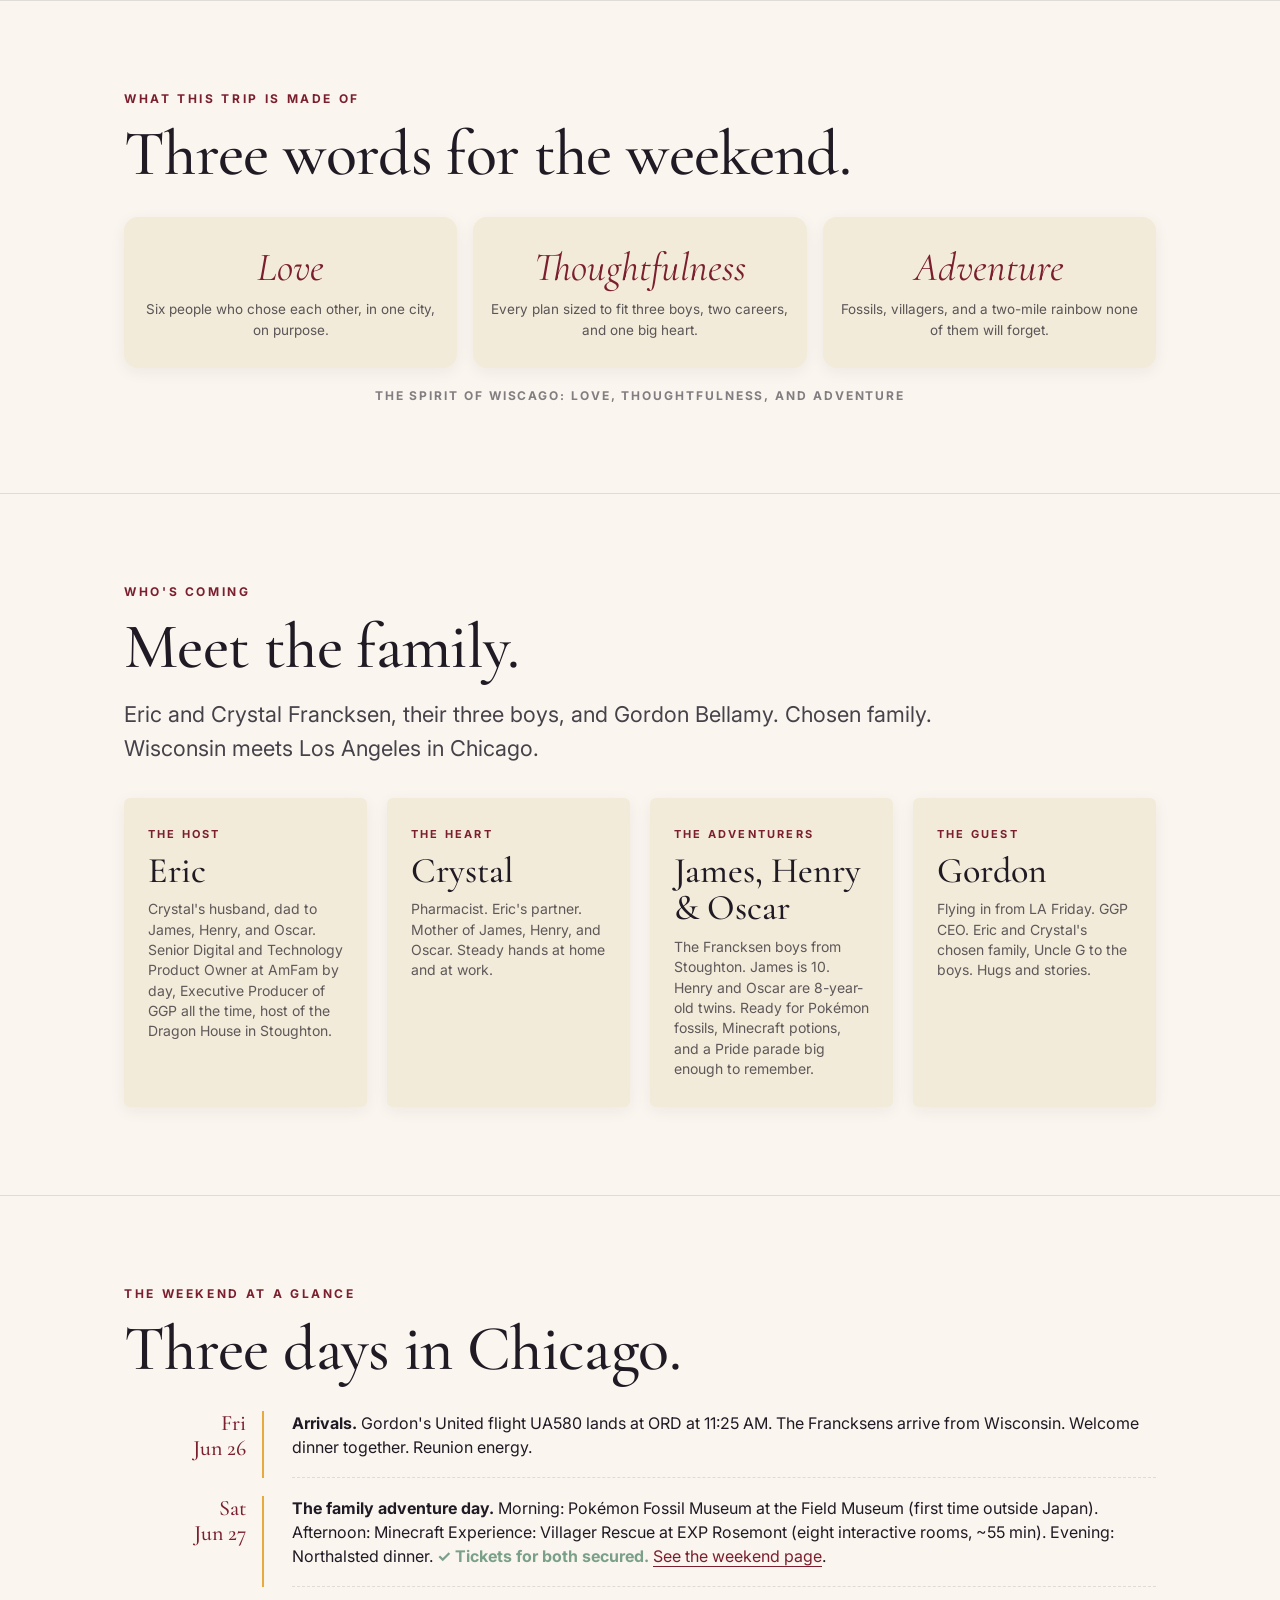
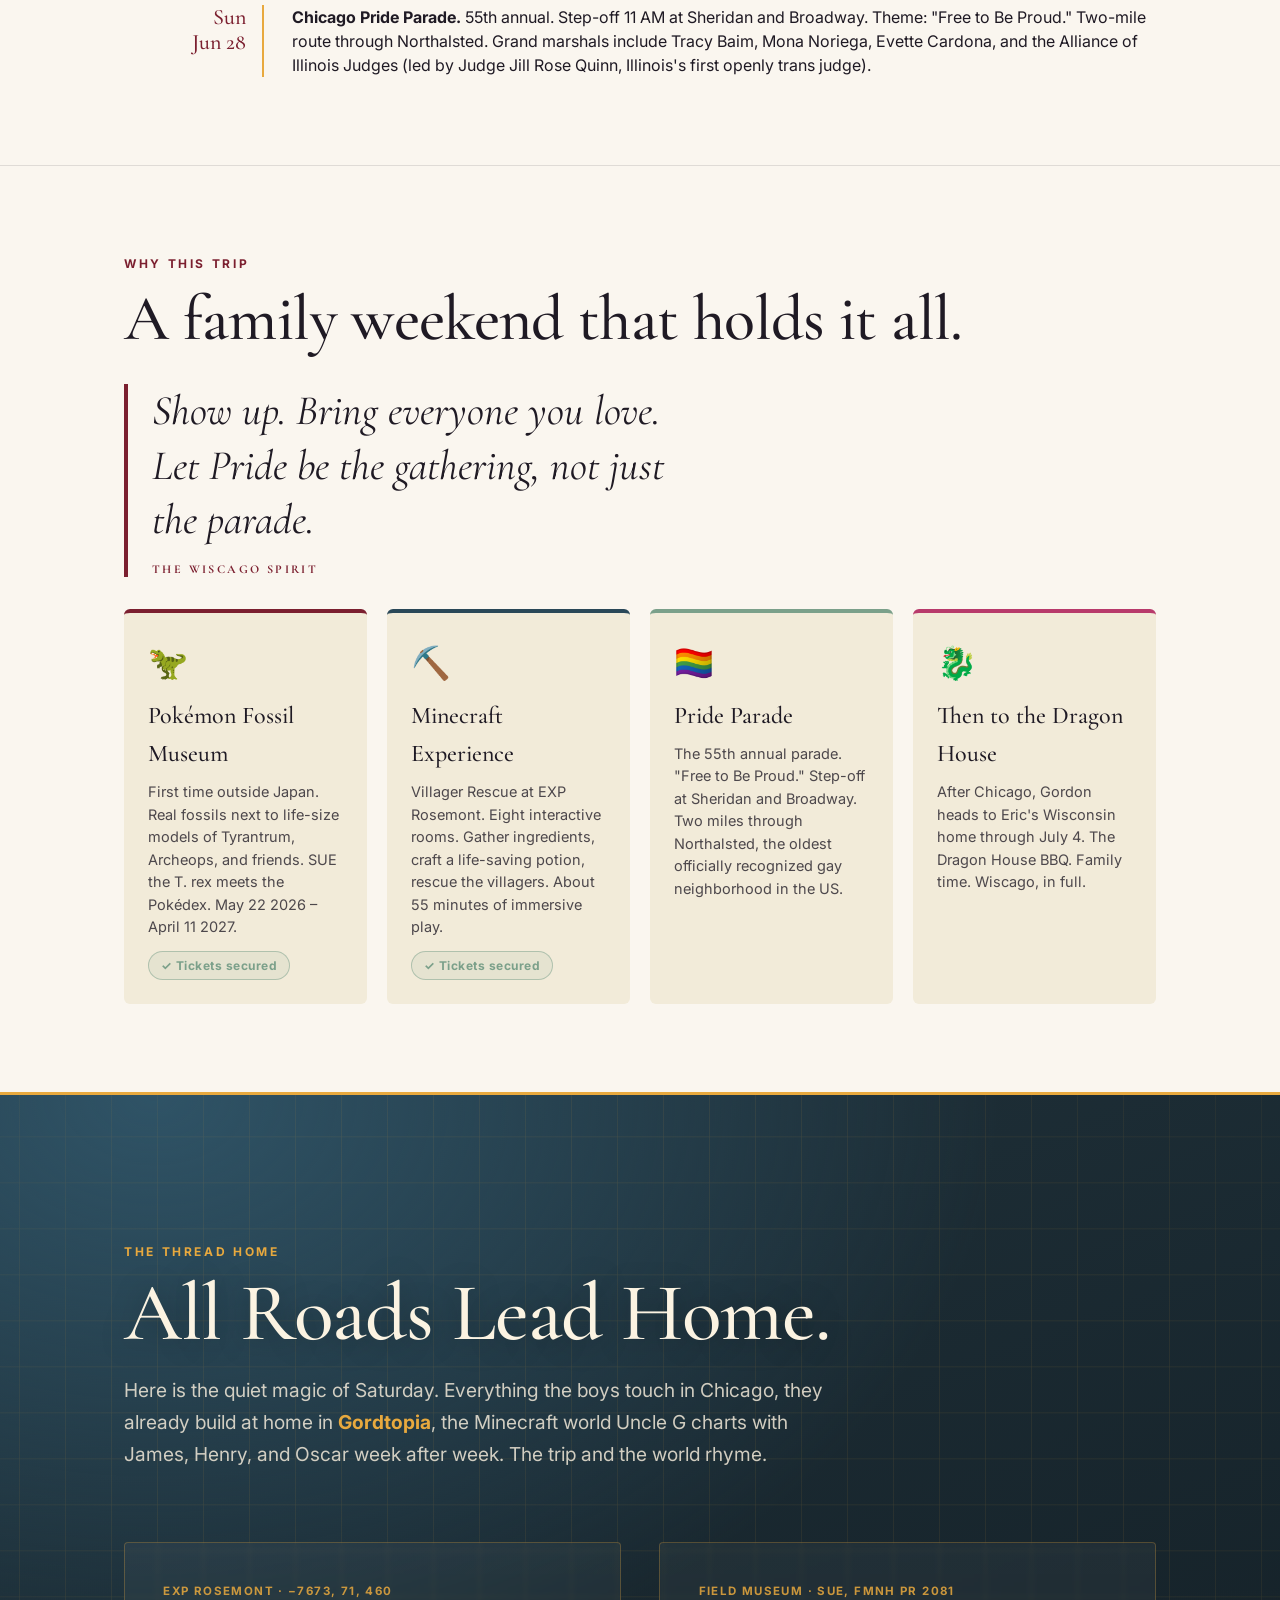
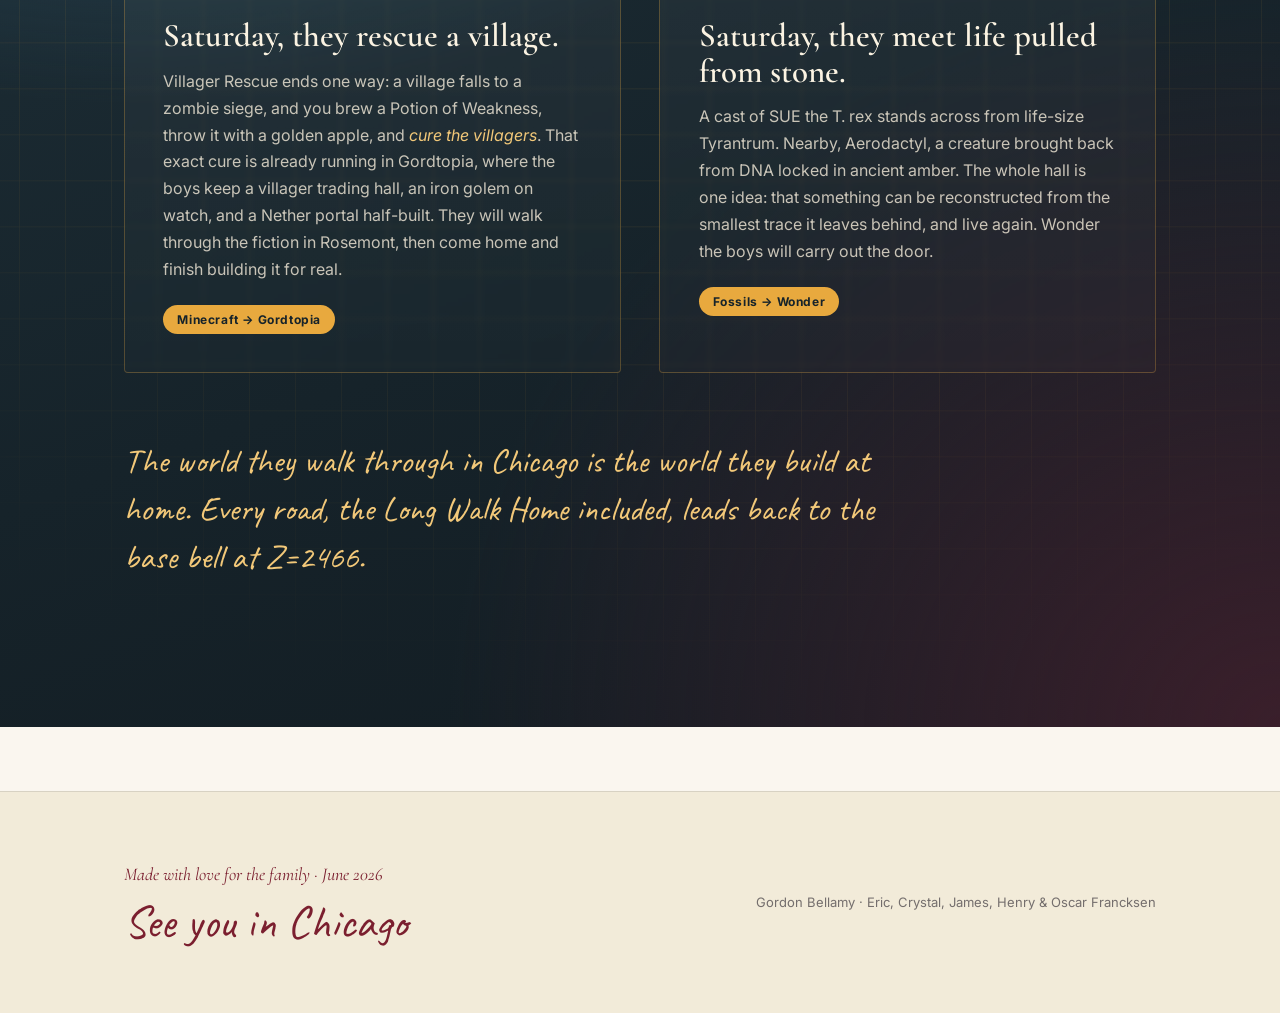
==== commit 8dfd65b8: "Fact-check: stop attributing Gordon's words to Crystal The three words (love, thoughtfulness, advent" ====
--- a/index.html
+++ b/index.html
@@ -65,13 +65,13 @@
 <section class="section">
   <div class="wrap reveal">
     <div class="eyebrow">What this trip is made of</div>
-    <h2 class="display">Three words, and they are Crystal's own.</h2>
+    <h2 class="display">Three words for the weekend.</h2>
     <div class="values">
       <div class="value"><div class="word">Love</div><div class="meaning">Six people who chose each other, in one city, on purpose.</div></div>
       <div class="value"><div class="word">Thoughtfulness</div><div class="meaning">Every plan sized to fit three boys, two careers, and one big heart.</div></div>
       <div class="value"><div class="word">Adventure</div><div class="meaning">Fossils, villagers, and a two-mile rainbow none of them will forget.</div></div>
     </div>
-    <div class="values-attr">Crystal's note for Wiscago: love, thoughtfulness, and adventure</div>
+    <div class="values-attr">The spirit of Wiscago: love, thoughtfulness, and adventure</div>
   </div>
 </section>
 
--- a/styles.css
+++ b/styles.css
@@ -537,7 +537,7 @@
   margin: 8px 0 4px;
 }
 
-/* Values band — Crystal's words: Love, Thoughtfulness, Adventure */
+/* Values band — the spirit of Wiscago: Love, Thoughtfulness, Adventure */
 .values {
   display: grid;
   grid-template-columns: repeat(3, 1fr);
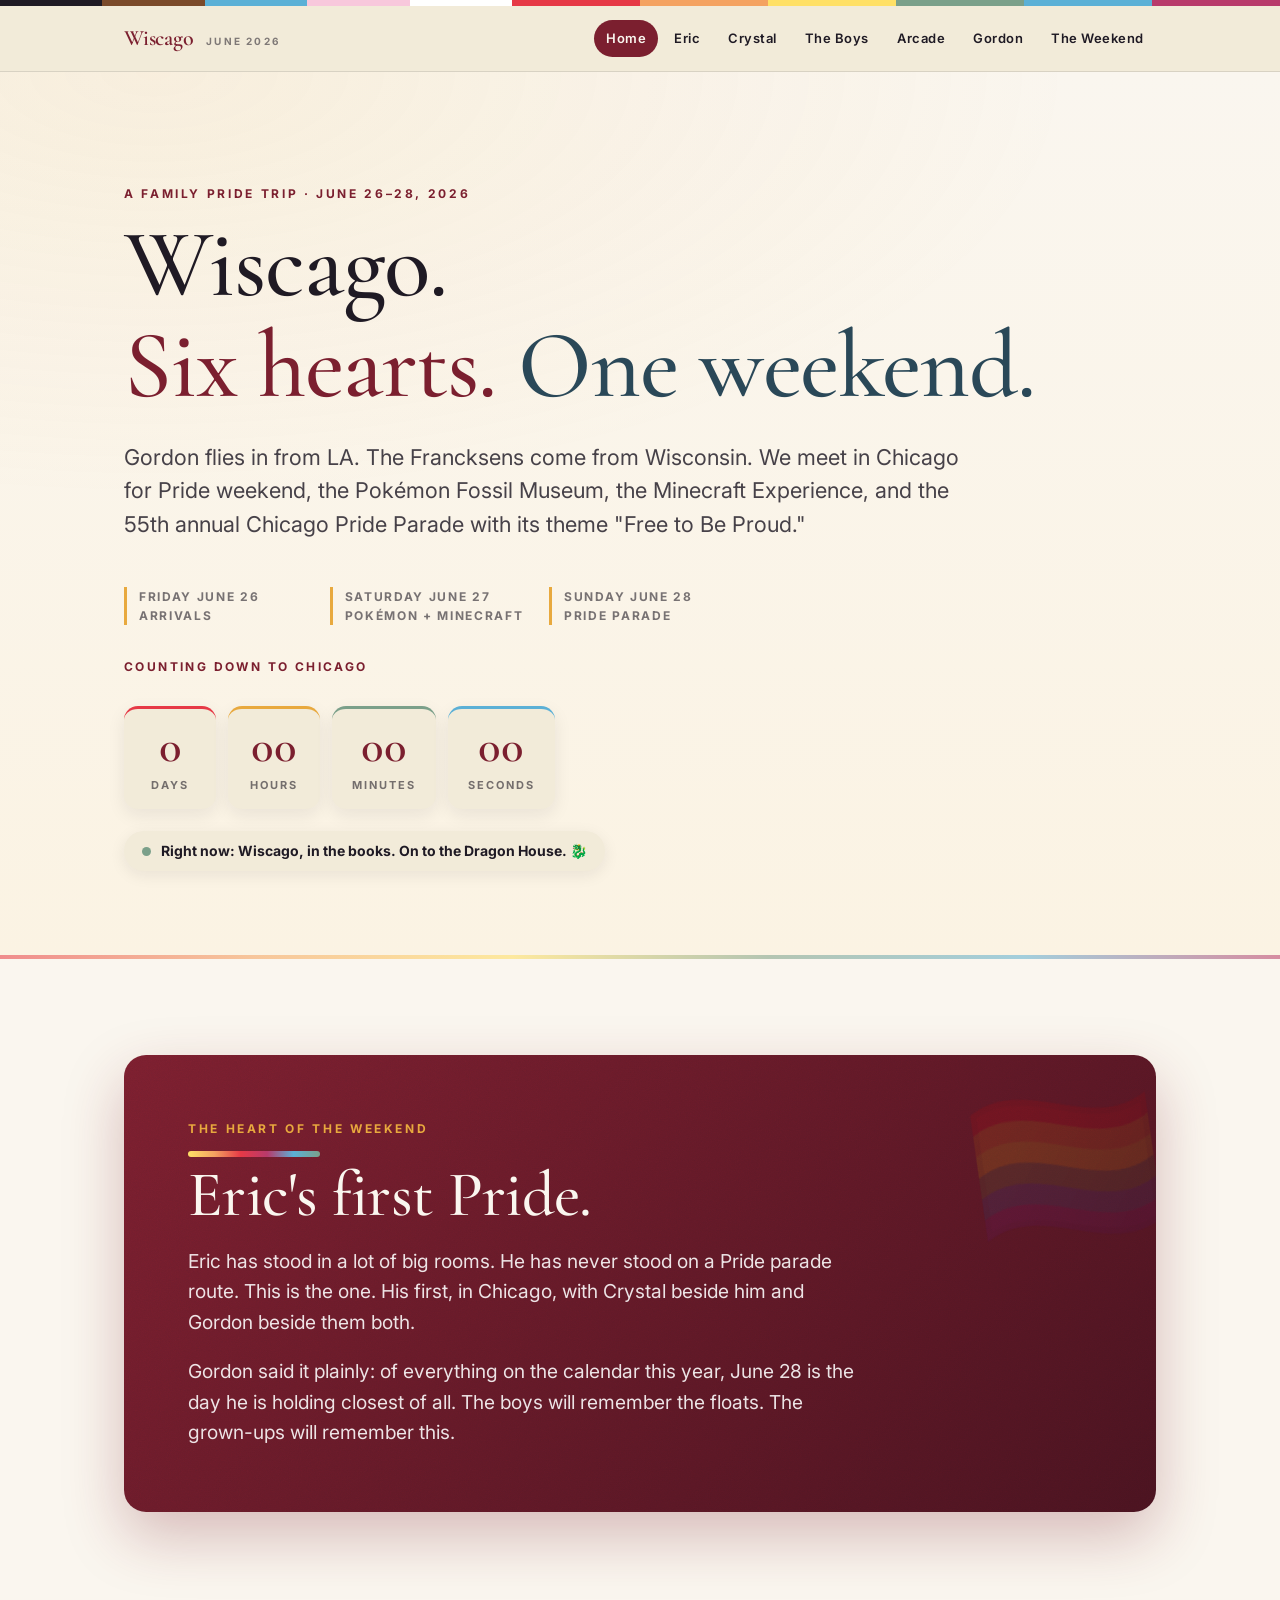
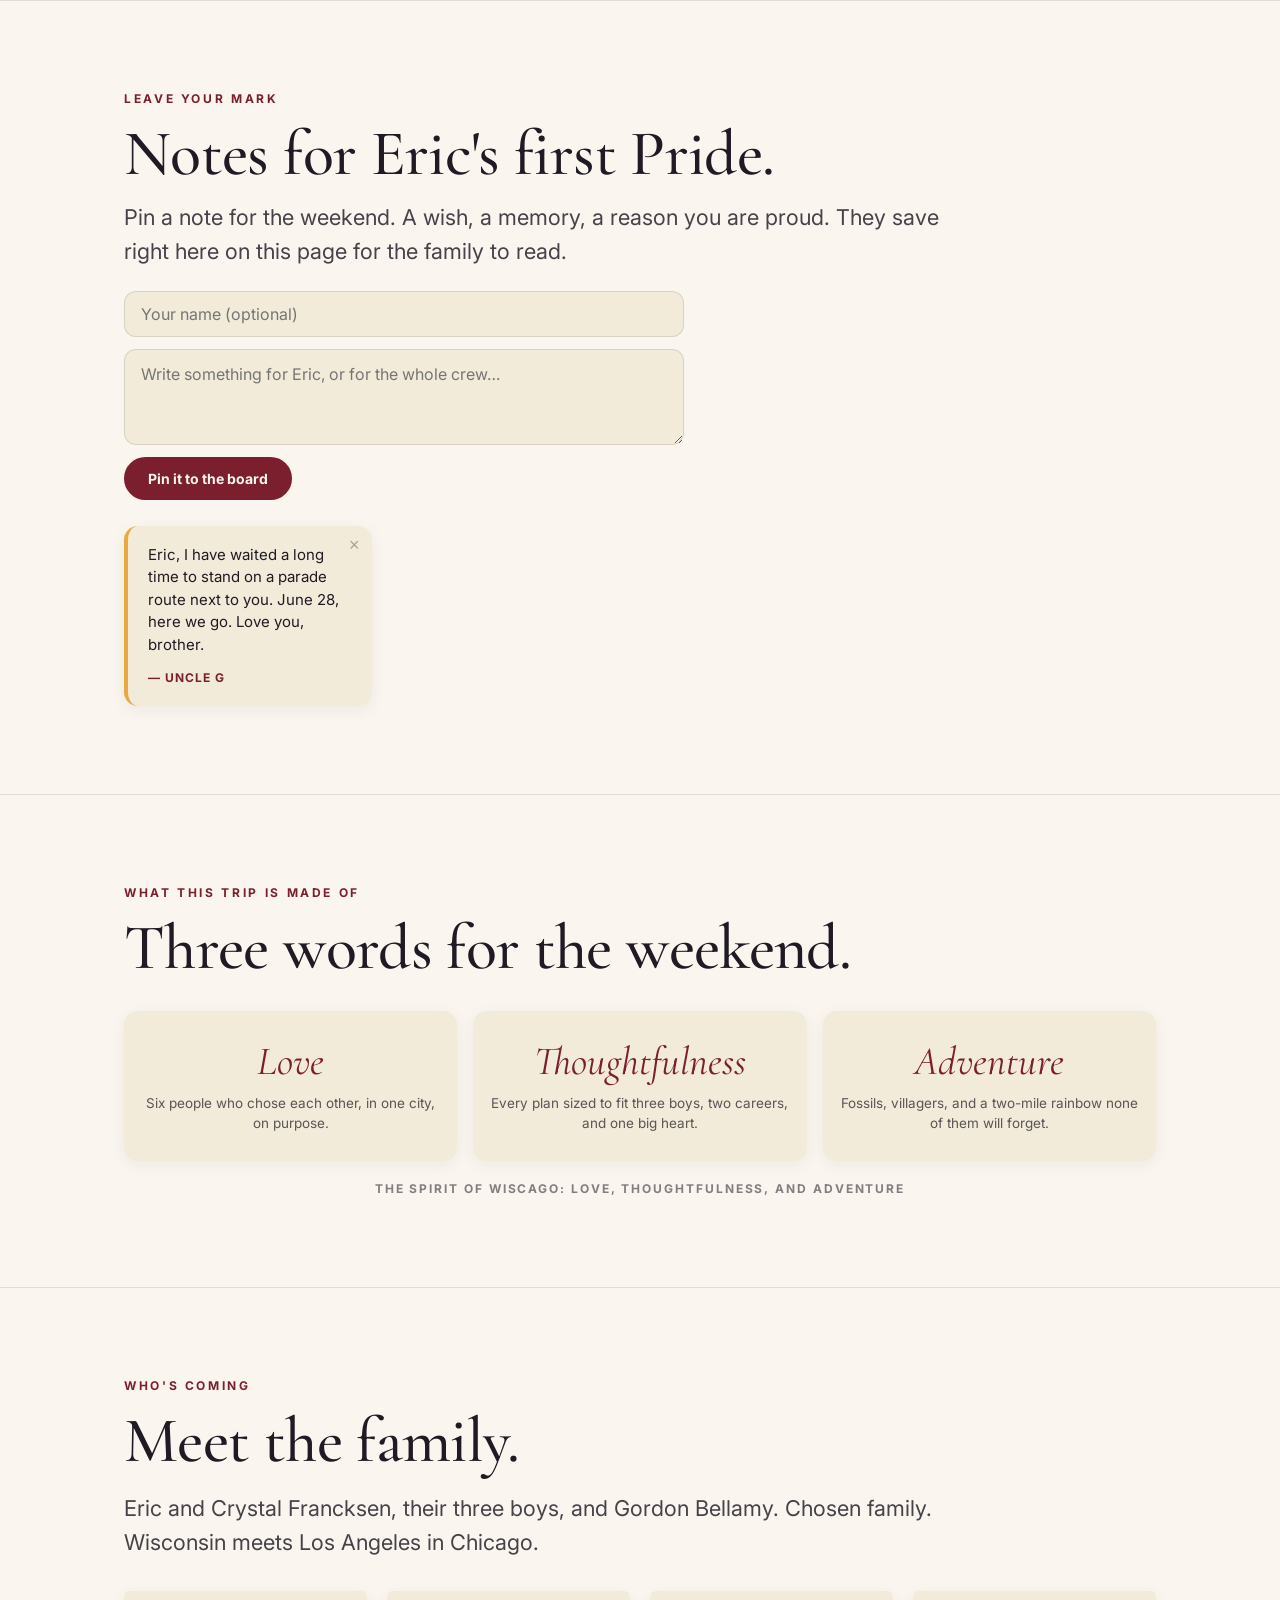
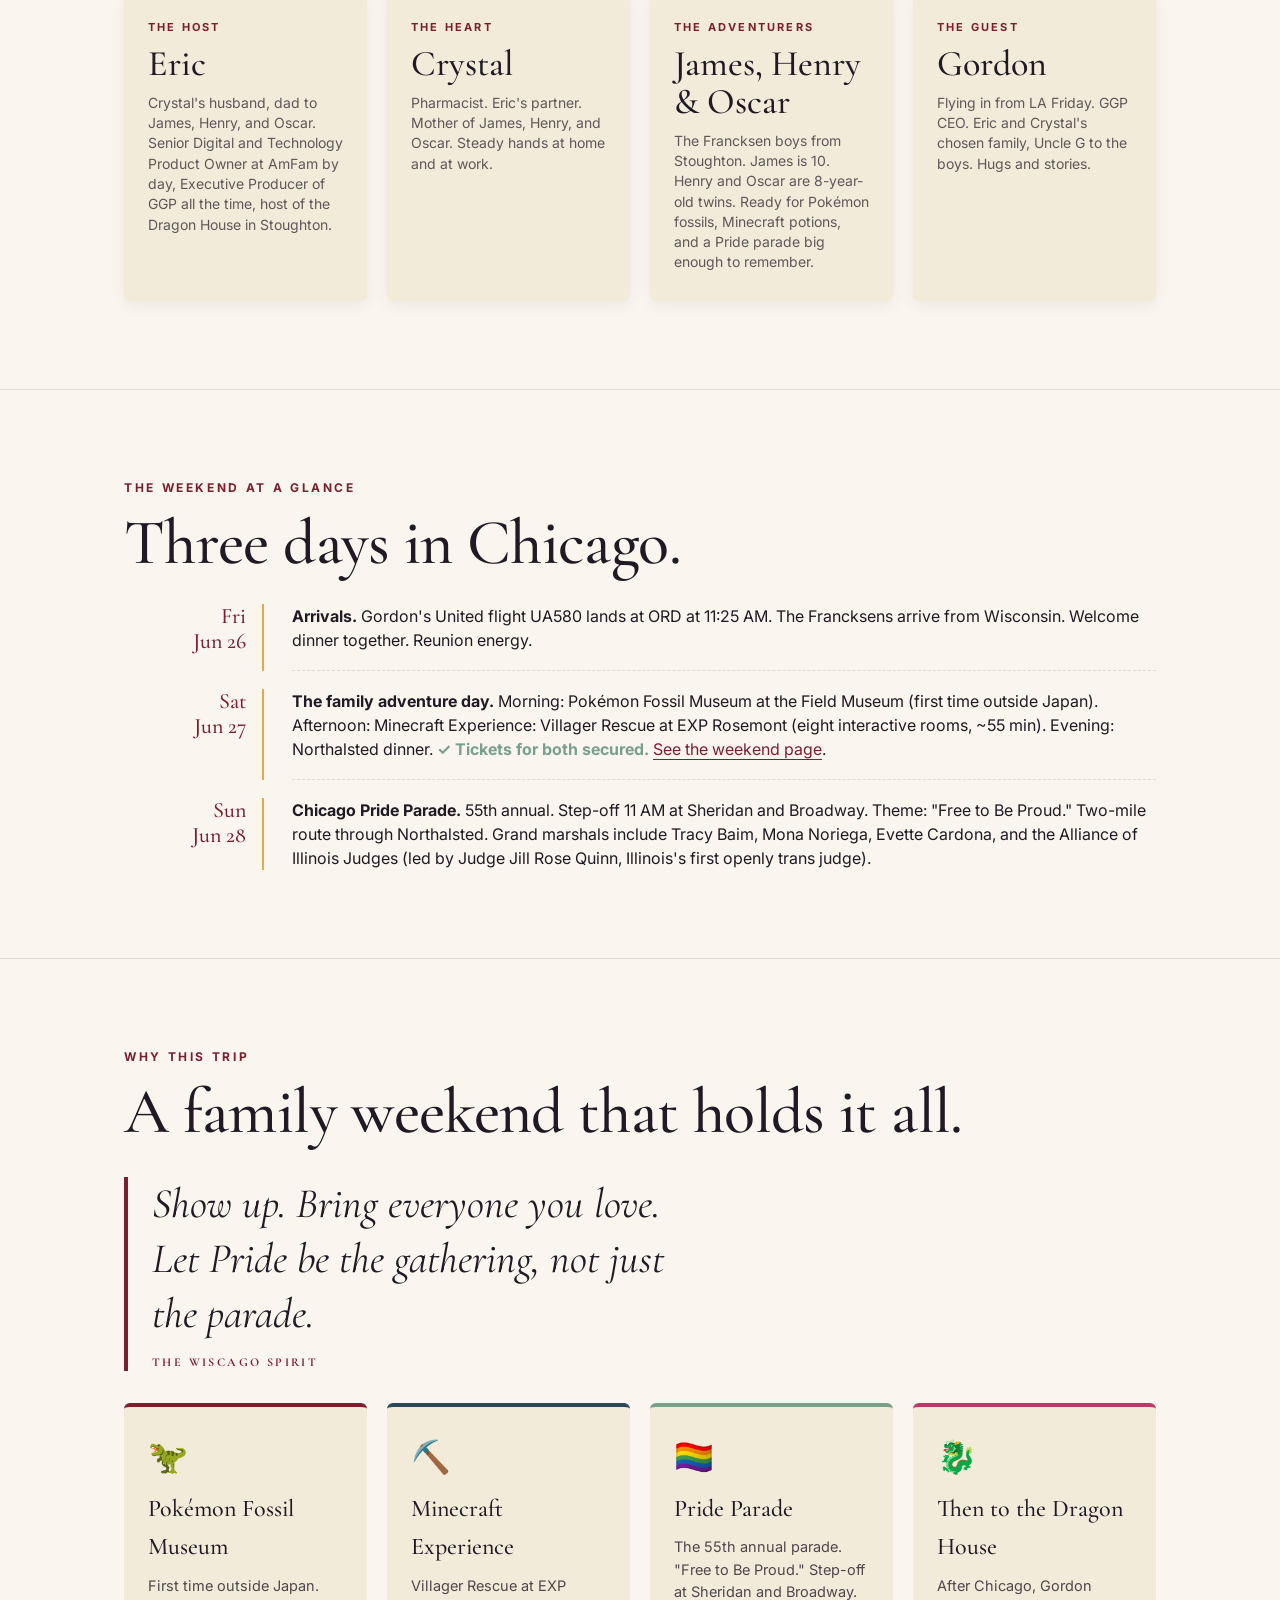
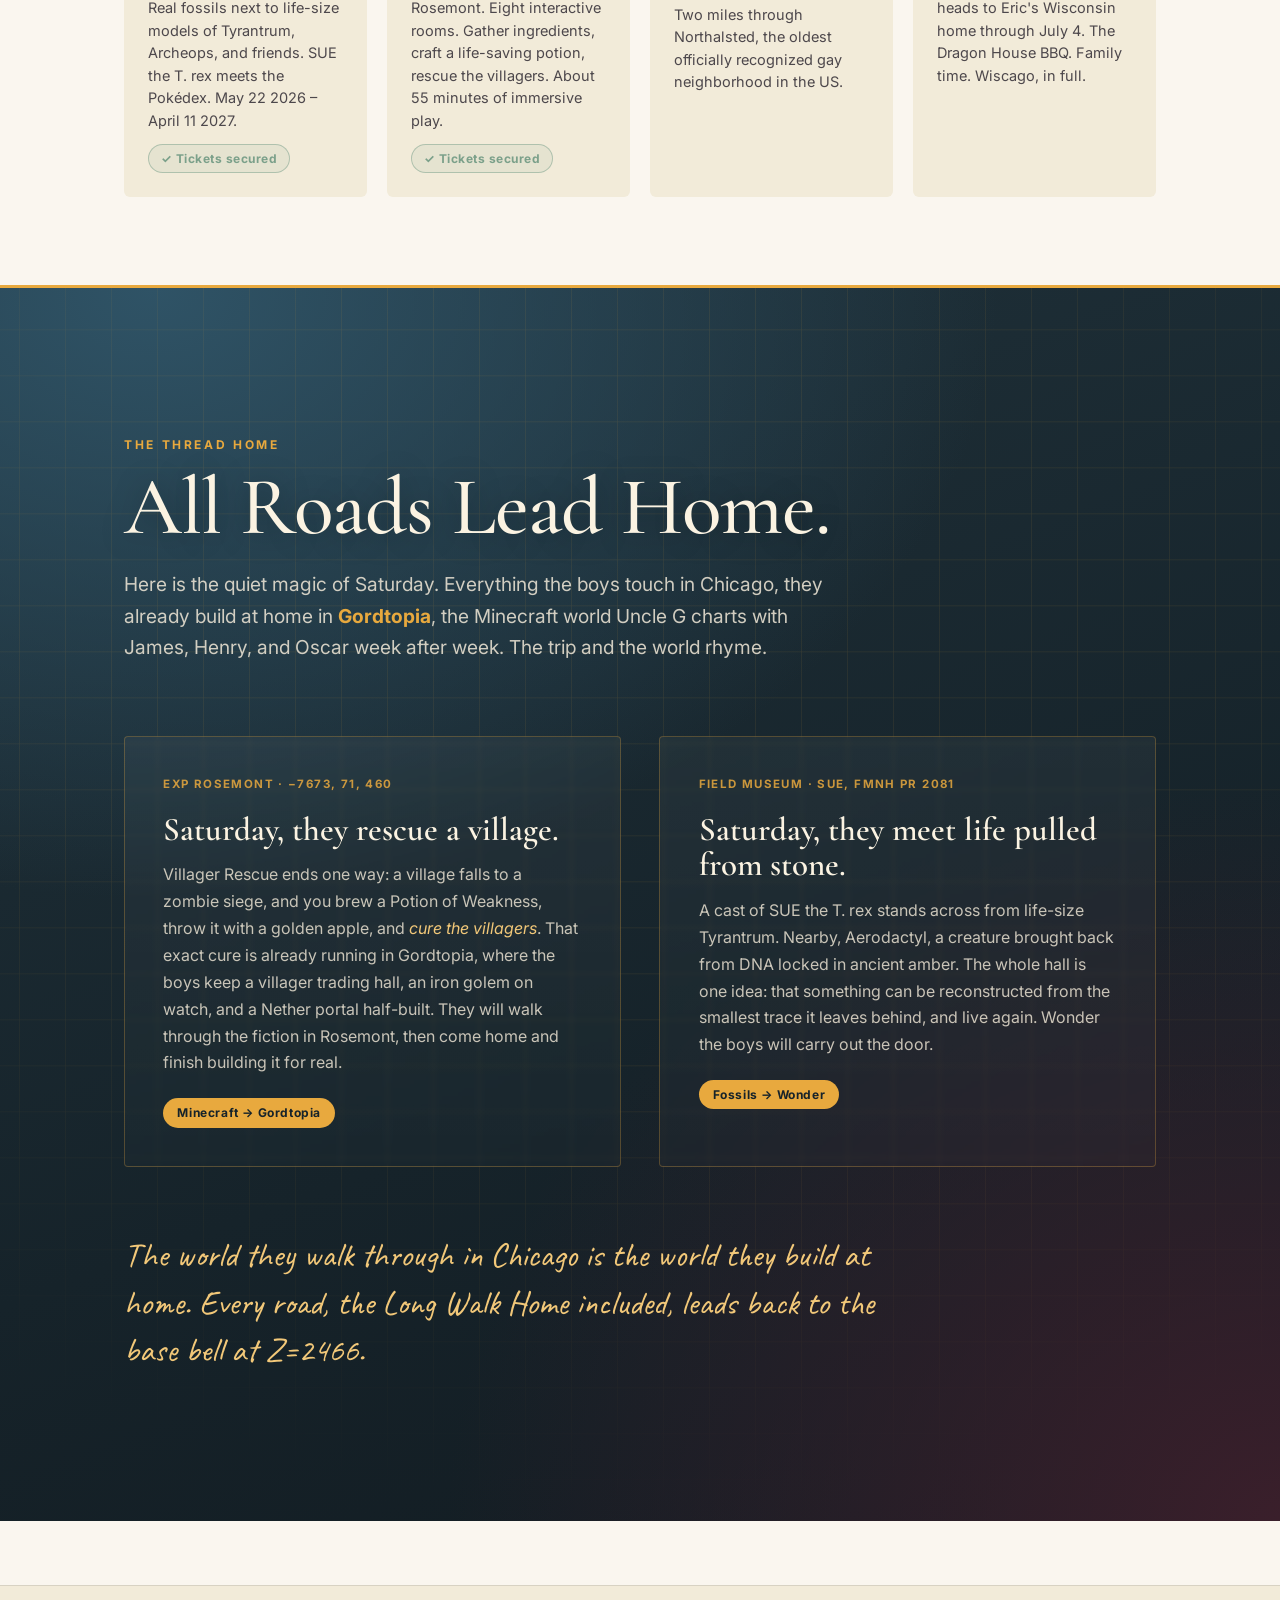
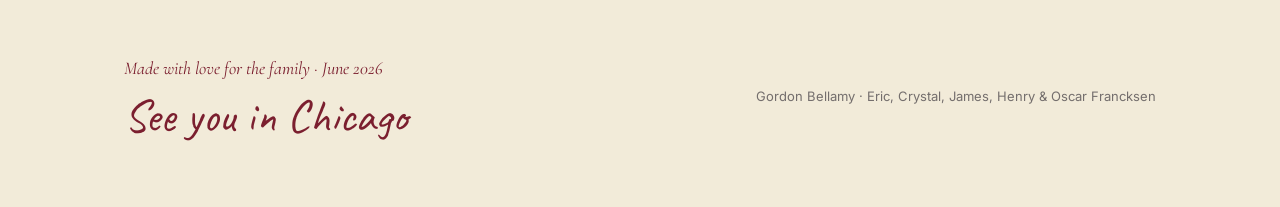
==== commit 9460ff32: "Note wall: let the family pin notes for Eric's first Pride An interactive, localStorage-backed board" ====
--- a/index.html
+++ b/index.html
@@ -5,9 +5,44 @@
 <meta name="viewport" content="width=device-width, initial-scale=1">
 <title>Wiscago: A Pride Weekend Together · June 26–28, 2026</title>
 <meta name="description" content="Wiscago: a family Pride weekend in Chicago, June 26 to 28, 2026. Eric and Crystal Francksen, their three boys, and Gordon Bellamy. Eric's first Pride parade.">
+<meta property="og:type" content="website">
+<meta property="og:site_name" content="Wiscago">
+<meta property="og:title" content="Wiscago: A Pride Weekend Together · June 26–28, 2026">
+<meta property="og:description" content="Wiscago: a family Pride weekend in Chicago, June 26 to 28, 2026. Eric and Crystal Francksen, their three boys, and Gordon Bellamy. Eric's first Pride parade.">
+<meta property="og:url" content="https://gordonusc.github.io/wiscago/">
+<meta property="og:image" content="https://gordonusc.github.io/wiscago/og.png">
+<meta property="og:image:width" content="1200">
+<meta property="og:image:height" content="630">
+<meta name="twitter:card" content="summary_large_image">
+<meta name="twitter:title" content="Wiscago: A Pride Weekend Together · June 26–28, 2026">
+<meta name="twitter:description" content="Wiscago: a family Pride weekend in Chicago, June 26 to 28, 2026. Eric and Crystal Francksen, their three boys, and Gordon Bellamy. Eric's first Pride parade.">
+<meta name="twitter:image" content="https://gordonusc.github.io/wiscago/og.png">
+<meta name="theme-color" content="#7B1F2F">
 <link rel="preconnect" href="https://fonts.googleapis.com">
 <link rel="preconnect" href="https://fonts.gstatic.com" crossorigin>
 <link rel="stylesheet" href="styles.css">
+<style>
+  .notebox{ margin-top:22px; display:grid; gap:12px; max-width:560px; }
+  .note-input, .note-area{ font-family:'Inter',sans-serif; font-size:16px; color:var(--ink); background:var(--paper);
+    border:1px solid var(--rule); border-radius:12px; padding:12px 16px; width:100%; }
+  .note-area{ min-height:96px; resize:vertical; line-height:1.5; }
+  .note-input:focus, .note-area:focus{ outline:none; border-color:var(--burgundy); }
+  .note-btn{ justify-self:start; appearance:none; font-family:inherit; font-weight:700; font-size:14px; cursor:pointer;
+    border-radius:999px; padding:11px 22px; border:2px solid var(--burgundy); background:var(--burgundy); color:var(--cream);
+    transition:transform .15s, box-shadow .2s; }
+  .note-btn:hover{ transform:translateY(-2px); box-shadow:0 8px 20px rgba(123,31,47,.25); }
+  .notewall{ display:grid; grid-template-columns:repeat(auto-fill,minmax(220px,1fr)); gap:14px; margin-top:26px; }
+  .note-card{ background:var(--paper); border-radius:14px; padding:18px 20px; box-shadow:0 4px 16px rgba(31,26,36,.06);
+    border-left:4px solid var(--gold); position:relative; }
+  .note-card:nth-child(4n+2){ border-left-color:var(--berry); }
+  .note-card:nth-child(4n+3){ border-left-color:var(--sage); }
+  .note-card:nth-child(4n+4){ border-left-color:var(--skyblue); }
+  .note-card .nt{ font-size:15px; line-height:1.5; color:var(--ink); white-space:pre-wrap; word-break:break-word; }
+  .note-card .nn{ font-size:12px; font-weight:700; letter-spacing:.08em; text-transform:uppercase; color:var(--burgundy); margin-top:12px; }
+  .note-del{ position:absolute; top:10px; right:12px; border:none; background:none; cursor:pointer; color:rgba(31,26,36,.35); font-size:18px; line-height:1; }
+  .note-del:hover{ color:var(--vermilion); }
+  .note-empty{ font-size:14px; color:rgba(31,26,36,.55); margin-top:20px; font-style:italic; }
+</style>
 </head>
 <body>
 
@@ -59,6 +94,20 @@
       <p>Eric has stood in a lot of big rooms. He has never stood on a Pride parade route. This is the one. His first, in Chicago, with Crystal beside him and Gordon beside them both.</p>
       <p>Gordon said it plainly: of everything on the calendar this year, June 28 is the day he is holding closest of all. The boys will remember the floats. The grown-ups will remember this.</p>
     </div>
+  </div>
+</section>
+
+<section class="section">
+  <div class="wrap reveal">
+    <div class="eyebrow">Leave your mark</div>
+    <h2 class="display">Notes for Eric's first Pride.</h2>
+    <p class="lede" style="margin-top:14px;">Pin a note for the weekend. A wish, a memory, a reason you are proud. They save right here on this page for the family to read.</p>
+    <div class="notebox">
+      <input id="noteName" class="note-input" type="text" maxlength="24" placeholder="Your name (optional)" aria-label="Your name">
+      <textarea id="noteText" class="note-area" maxlength="220" placeholder="Write something for Eric, or for the whole crew…" aria-label="Your note"></textarea>
+      <button id="noteAdd" class="note-btn">Pin it to the board</button>
+    </div>
+    <div class="notewall" id="noteWall"></div>
   </div>
 </section>
 
@@ -276,5 +325,39 @@
 })();
 </script>
 
+<script>
+/* Note wall for Eric's first Pride — localStorage, XSS-safe via textContent */
+(function(){
+  var KEY='wiscago-notes';
+  var wall=document.getElementById('noteWall'), nameEl=document.getElementById('noteName'),
+      textEl=document.getElementById('noteText'), addBtn=document.getElementById('noteAdd');
+  if(!wall) return;
+  var notes;
+  try{ notes=JSON.parse(localStorage.getItem(KEY)); }catch(e){ notes=null; }
+  if(!Array.isArray(notes)){
+    notes=[{n:'Uncle G', t:'Eric, I have waited a long time to stand on a parade route next to you. June 28, here we go. Love you, brother.'}];
+  }
+  function save(){ try{ localStorage.setItem(KEY, JSON.stringify(notes)); }catch(e){} }
+  function render(){
+    wall.innerHTML='';
+    if(!notes.length){ var e=document.createElement('div'); e.className='note-empty'; e.textContent='No notes yet. Be the first to pin one.'; wall.appendChild(e); return; }
+    notes.forEach(function(note, i){
+      var card=document.createElement('div'); card.className='note-card';
+      var del=document.createElement('button'); del.className='note-del'; del.setAttribute('aria-label','Remove note'); del.textContent='×';
+      del.addEventListener('click',function(){ notes.splice(i,1); save(); render(); });
+      var p=document.createElement('div'); p.className='nt'; p.textContent=note.t;
+      var nm=document.createElement('div'); nm.className='nn'; nm.textContent='— '+(note.n||'Anonymous');
+      card.appendChild(del); card.appendChild(p); card.appendChild(nm); wall.appendChild(card);
+    });
+  }
+  addBtn.addEventListener('click',function(){
+    var t=(textEl.value||'').trim(); if(!t){ textEl.focus(); return; }
+    notes.unshift({ n:(nameEl.value||'').trim().slice(0,24), t:t.slice(0,220) });
+    save(); nameEl.value=''; textEl.value=''; render();
+  });
+  render();
+})();
+</script>
+
 </body>
 </html>
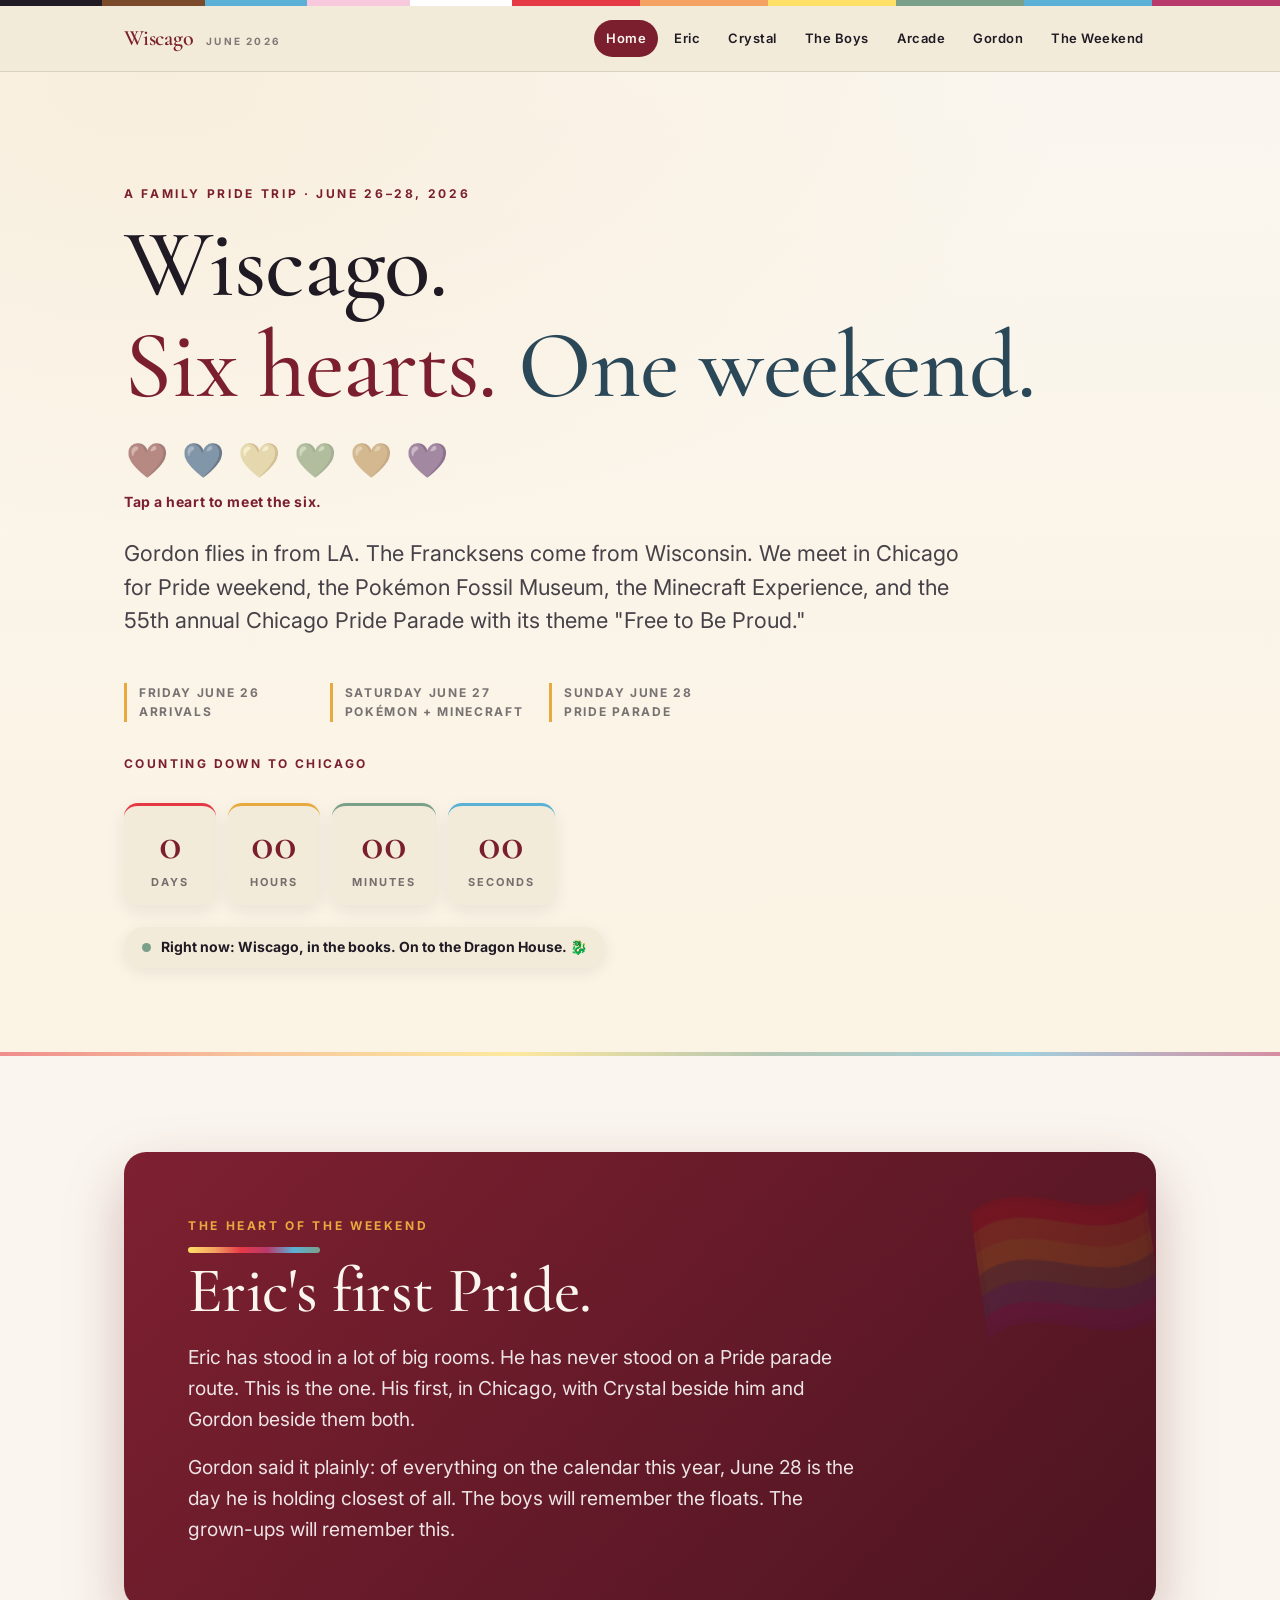
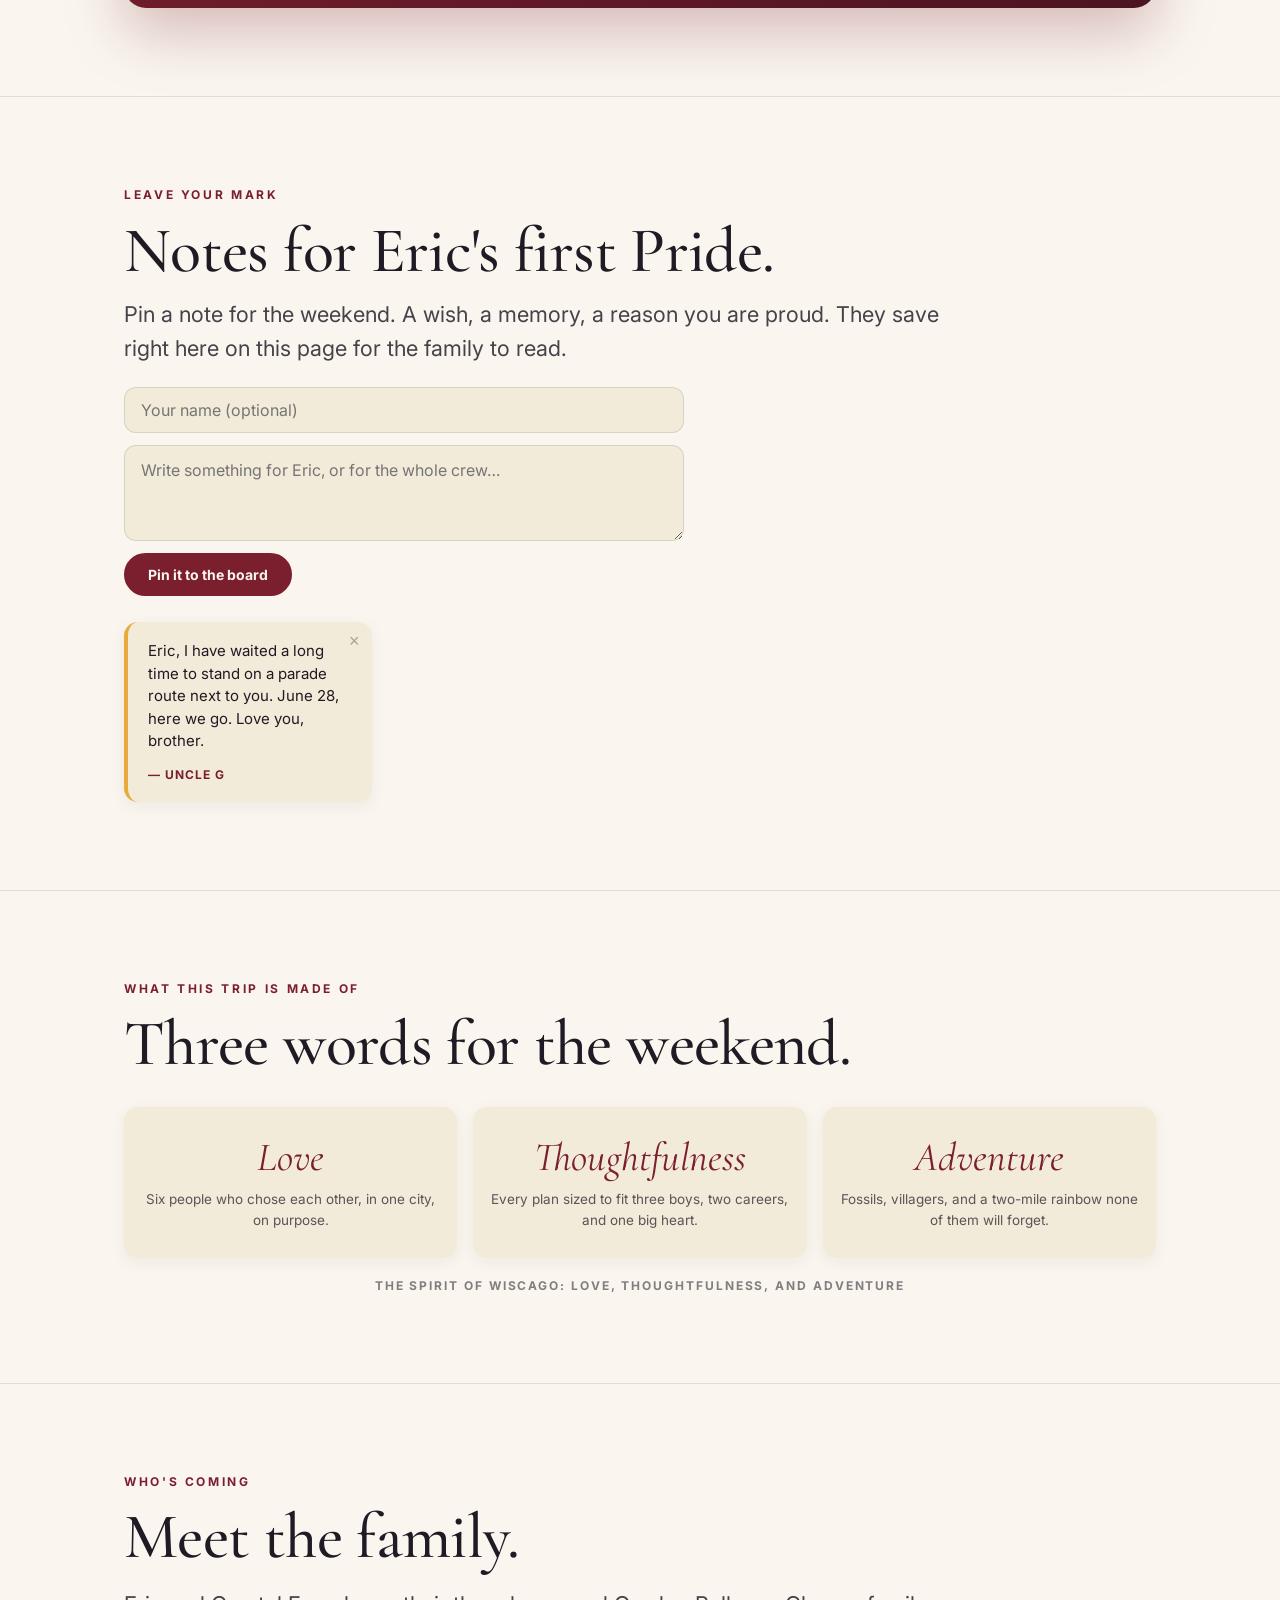
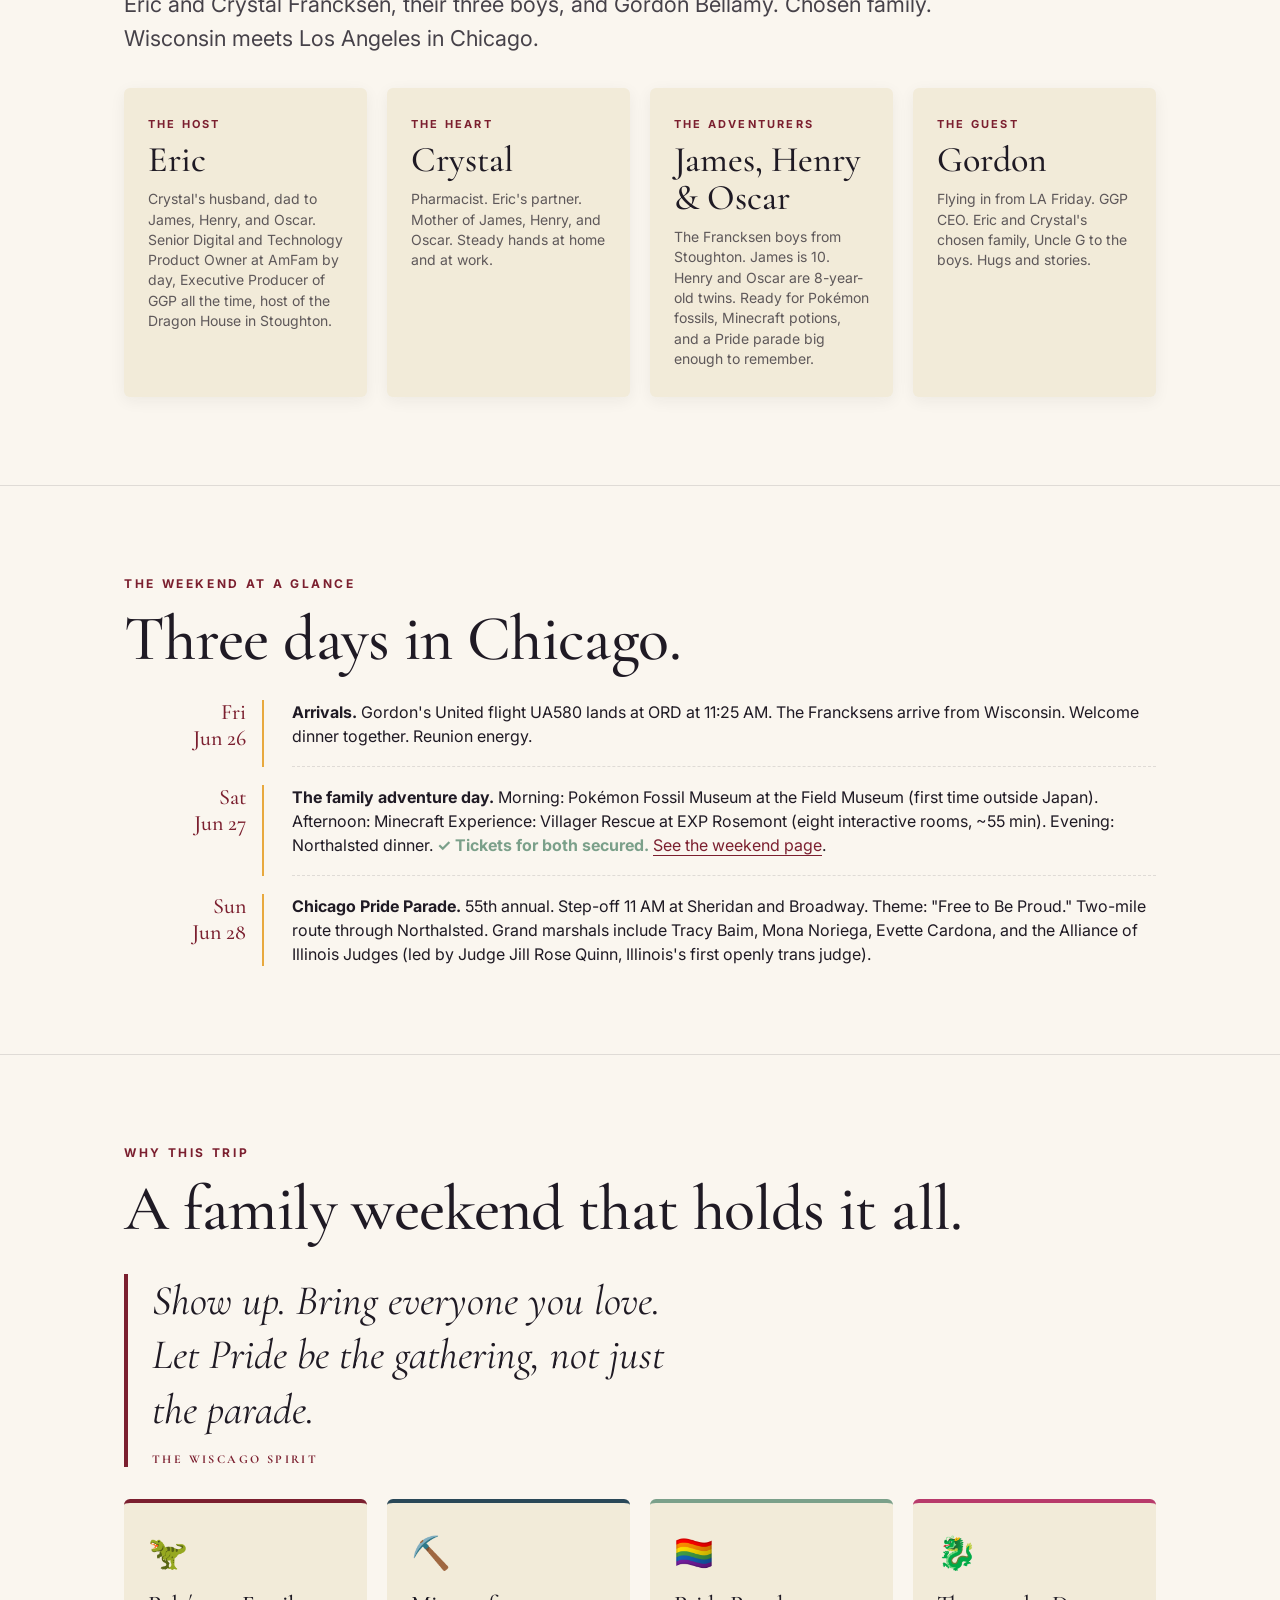
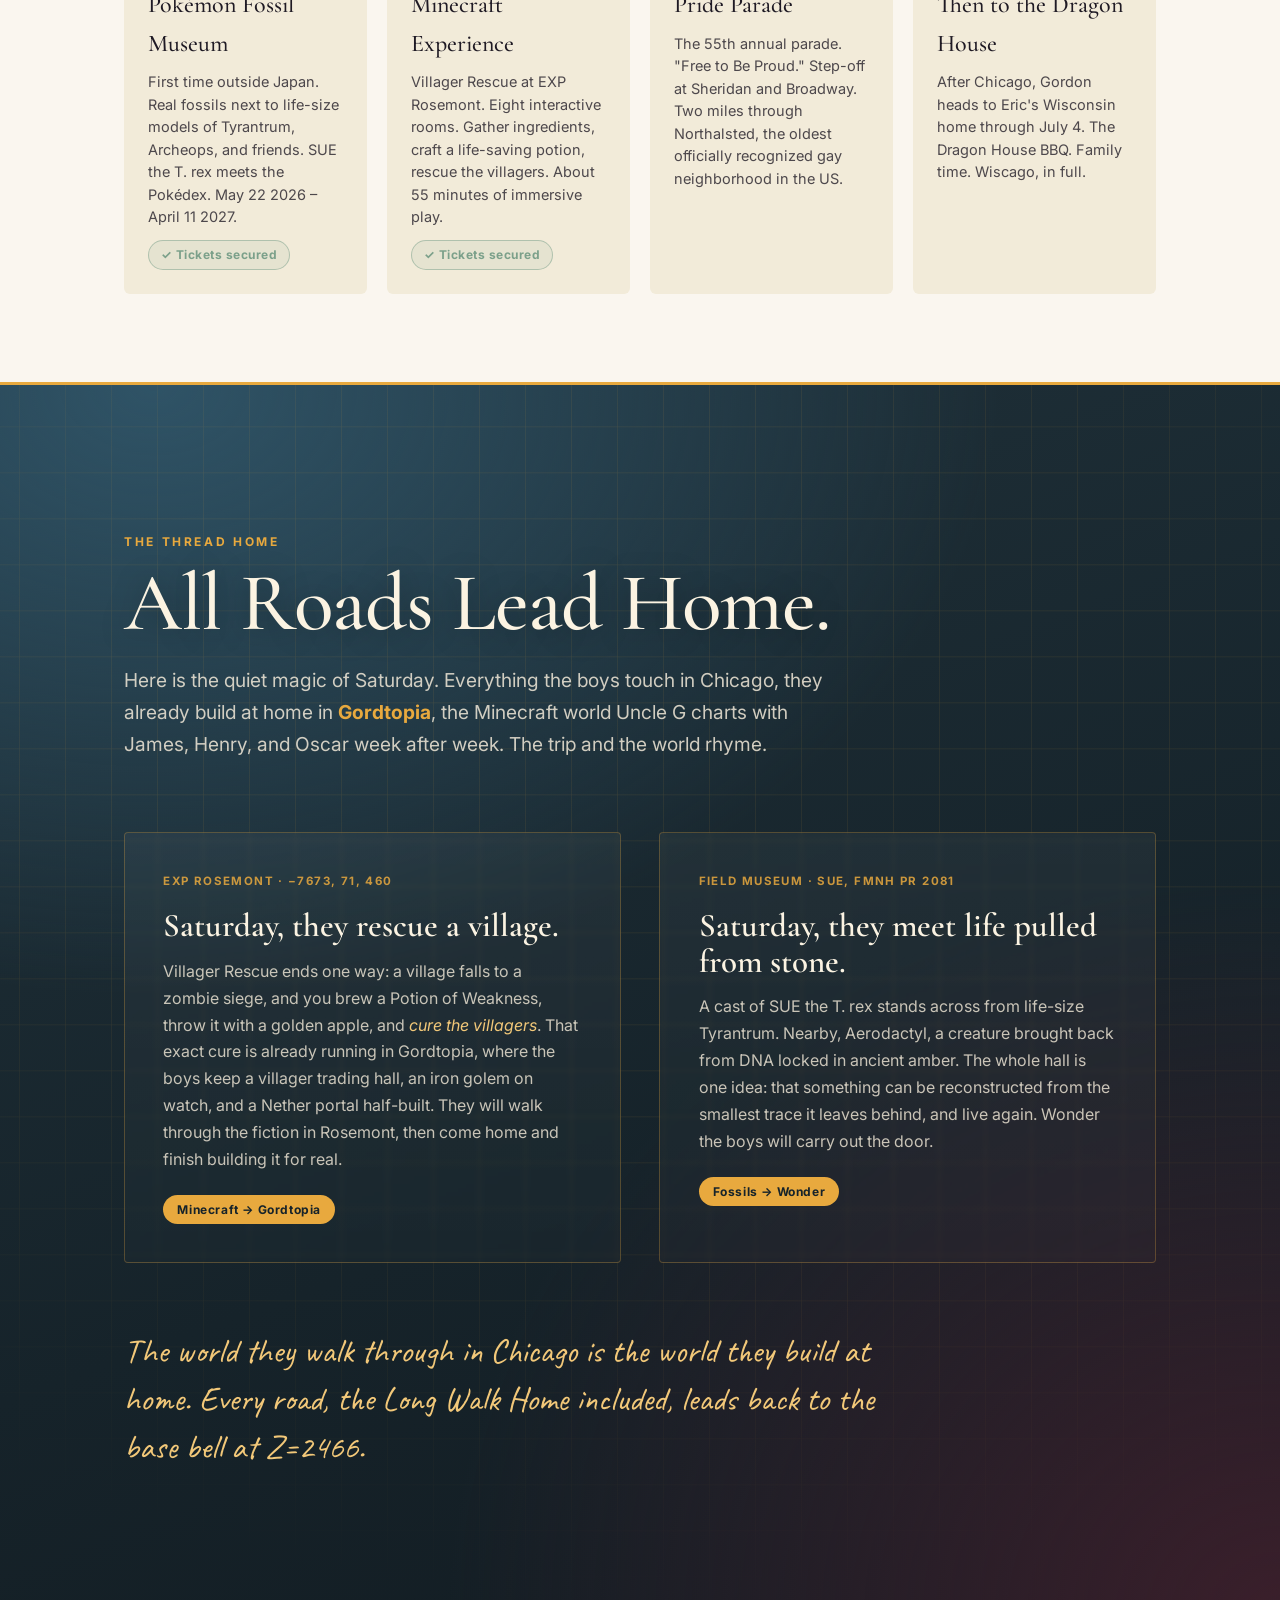
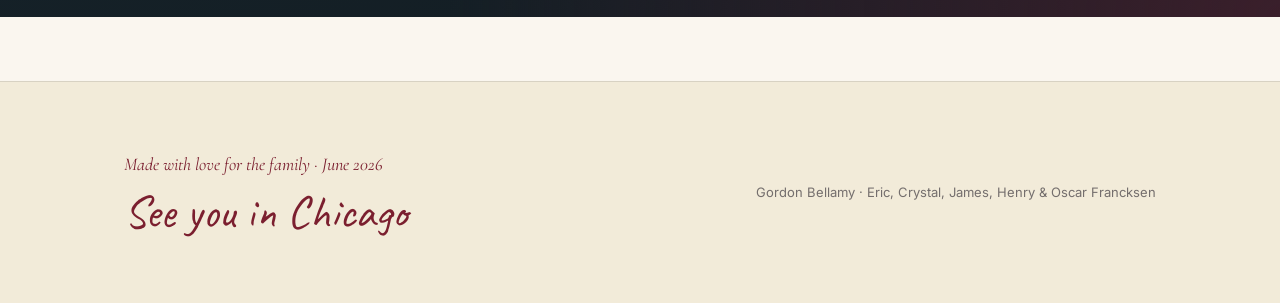
==== commit 5cdf6b72: "Interactive six hearts in the hero 'Six hearts' is now six tappable hearts (Eric, Crystal, James, He" ====
--- a/index.html
+++ b/index.html
@@ -42,9 +42,16 @@
   .note-del{ position:absolute; top:10px; right:12px; border:none; background:none; cursor:pointer; color:rgba(31,26,36,.35); font-size:18px; line-height:1; }
   .note-del:hover{ color:var(--vermilion); }
   .note-empty{ font-size:14px; color:rgba(31,26,36,.55); margin-top:20px; font-style:italic; }
+  .hearts{ display:flex; gap:10px; margin-top:24px; flex-wrap:wrap; }
+  .heart{ appearance:none; border:none; background:none; cursor:pointer; font-size:34px; line-height:1; padding:2px;
+    filter:grayscale(.65) opacity(.7); transition:transform .18s cubic-bezier(.16,1,.3,1), filter .2s; }
+  .heart:hover{ transform:translateY(-3px) scale(1.08); filter:none; }
+  .heart.on{ filter:none; transform:scale(1.14); }
+  .heart-cap{ margin-top:12px; font-size:14px; font-weight:700; letter-spacing:.04em; color:var(--burgundy); min-height:20px; }
 </style>
 </head>
 <body>
+<a class="skip-link" href="#main">Skip to content</a>
 
 <div class="scrollbar" id="scrollbar"></div>
 <div class="pride-bar progress"></div>
@@ -64,10 +71,21 @@
   </div>
 </header>
 
+<main id="main">
+
 <section class="hero">
   <div class="wrap">
     <div class="eyebrow">A family Pride trip · June 26–28, 2026</div>
     <h1 class="display">Wiscago.<br><span class="accent">Six hearts.</span> <span class="sub-accent">One weekend.</span></h1>
+    <div class="hearts" id="hearts" role="group" aria-label="The six hearts of Wiscago">
+      <button class="heart" type="button" data-n="Eric" data-r="The Host">❤️</button>
+      <button class="heart" type="button" data-n="Crystal" data-r="The Heart">💙</button>
+      <button class="heart" type="button" data-n="James" data-r="The oldest, age 10">💛</button>
+      <button class="heart" type="button" data-n="Henry" data-r="A twin, age 8">💚</button>
+      <button class="heart" type="button" data-n="Oscar" data-r="A twin, age 8">🧡</button>
+      <button class="heart" type="button" data-n="Gordon" data-r="Uncle G, in from LA">💜</button>
+    </div>
+    <div class="heart-cap" id="heartCap" aria-live="polite">Tap a heart to meet the six.</div>
     <p class="lede" style="margin-top: 24px;">Gordon flies in from LA. The Francksens come from Wisconsin. We meet in Chicago for Pride weekend, the Pokémon Fossil Museum, the Minecraft Experience, and the 55th annual Chicago Pride Parade with its theme "Free to Be Proud."</p>
     <div class="hero-meta">
       <div>Friday June 26<br>Arrivals</div>
@@ -230,6 +248,8 @@
   </div>
 </section>
 
+</main>
+
 <footer class="site">
   <div class="wrap">
     <div>
@@ -357,6 +377,20 @@
   });
   render();
 })();
+
+/* Interactive six hearts in the hero */
+(function(){
+  var hearts=document.getElementById('hearts'), cap=document.getElementById('heartCap');
+  if(!hearts) return;
+  var all=hearts.querySelectorAll('.heart');
+  all.forEach(function(h){
+    h.addEventListener('click',function(){
+      all.forEach(function(x){ x.classList.remove('on'); });
+      h.classList.add('on');
+      cap.textContent=h.textContent+'  '+h.dataset.n+' — '+h.dataset.r;
+    });
+  });
+})();
 </script>
 
 </body>
--- a/styles.css
+++ b/styles.css
@@ -780,3 +780,12 @@
 @media (max-width: 760px) {
   .thread-pair { grid-template-columns: 1fr; }
 }
+
+/* ============================================================
+   A11Y (2026-06-25) — skip link + main landmark for keyboard
+   and screen-reader users.
+   ============================================================ */
+.skip-link{ position:absolute; left:-9999px; top:0; z-index:100;
+  background:var(--burgundy); color:var(--cream); padding:10px 18px;
+  border-radius:0 0 10px 0; font-weight:700; font-size:14px; }
+.skip-link:focus{ left:0; outline:3px solid var(--gold); outline-offset:0; }
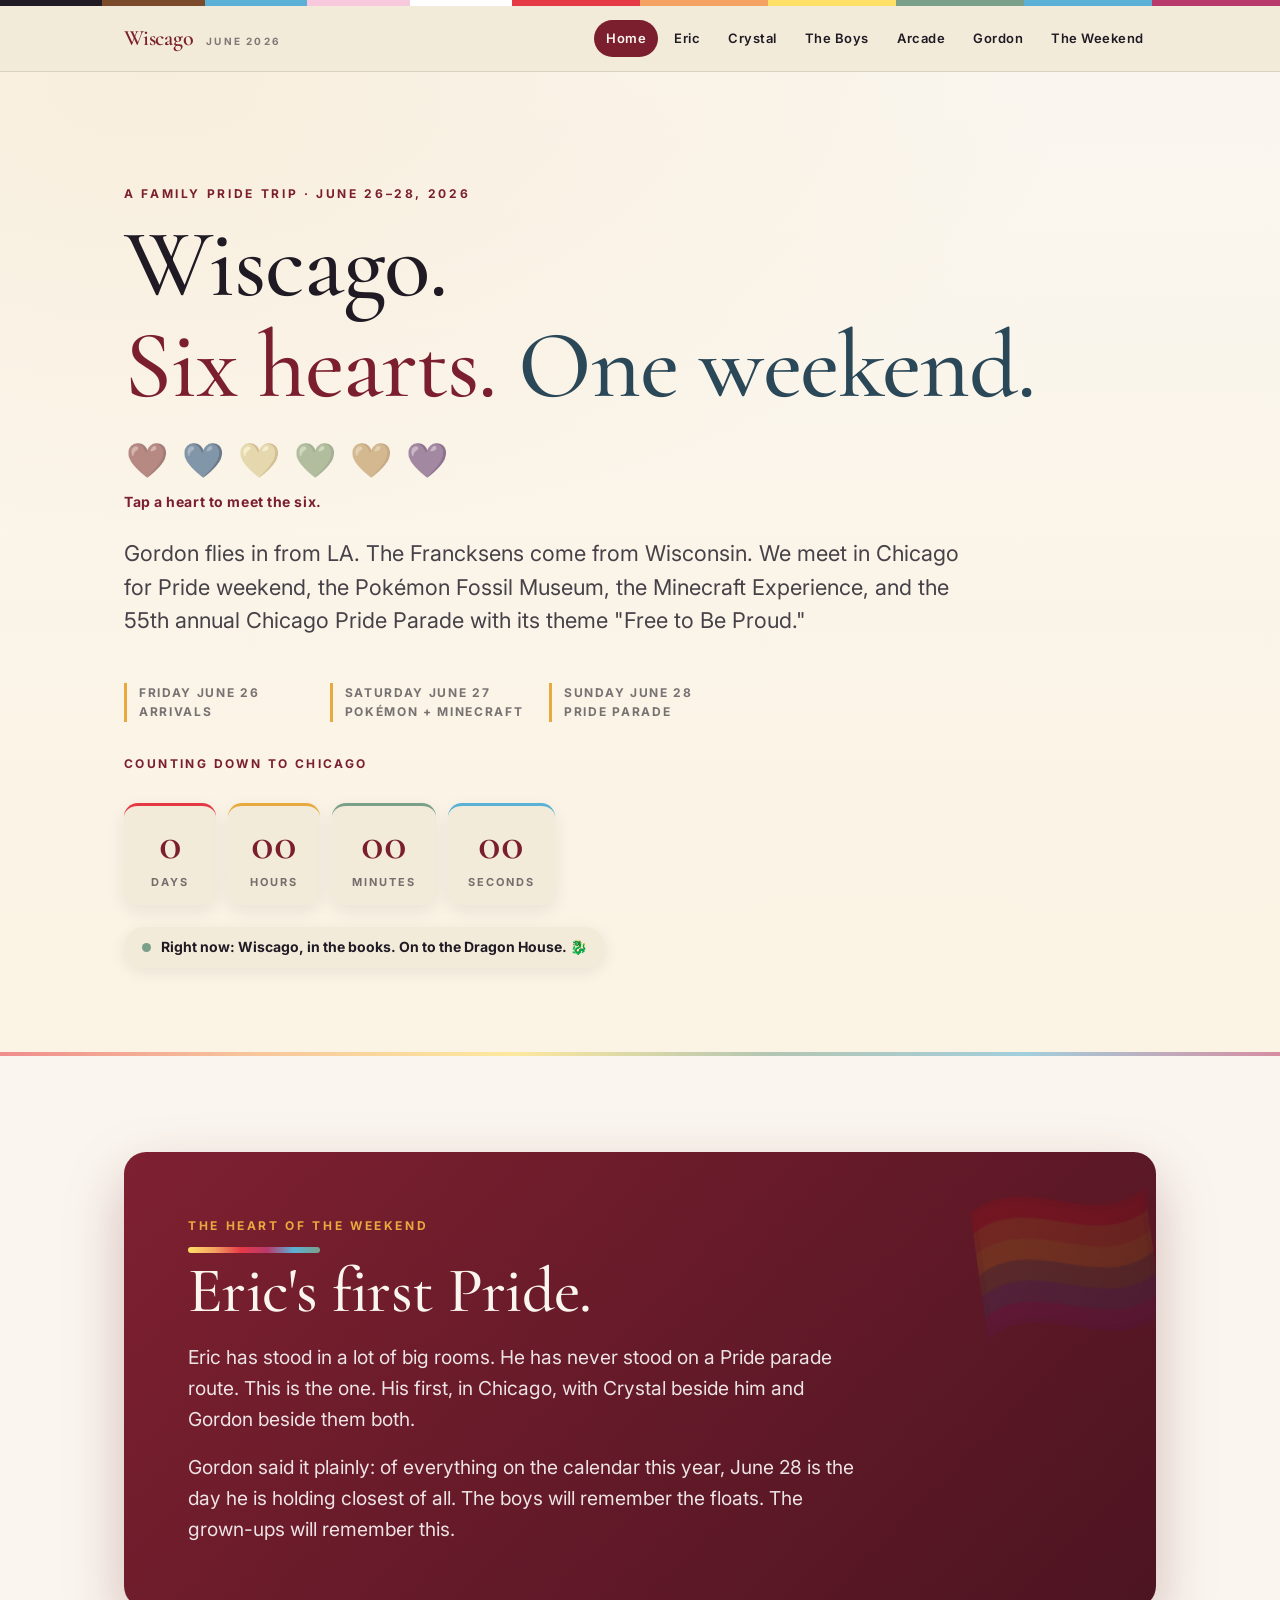
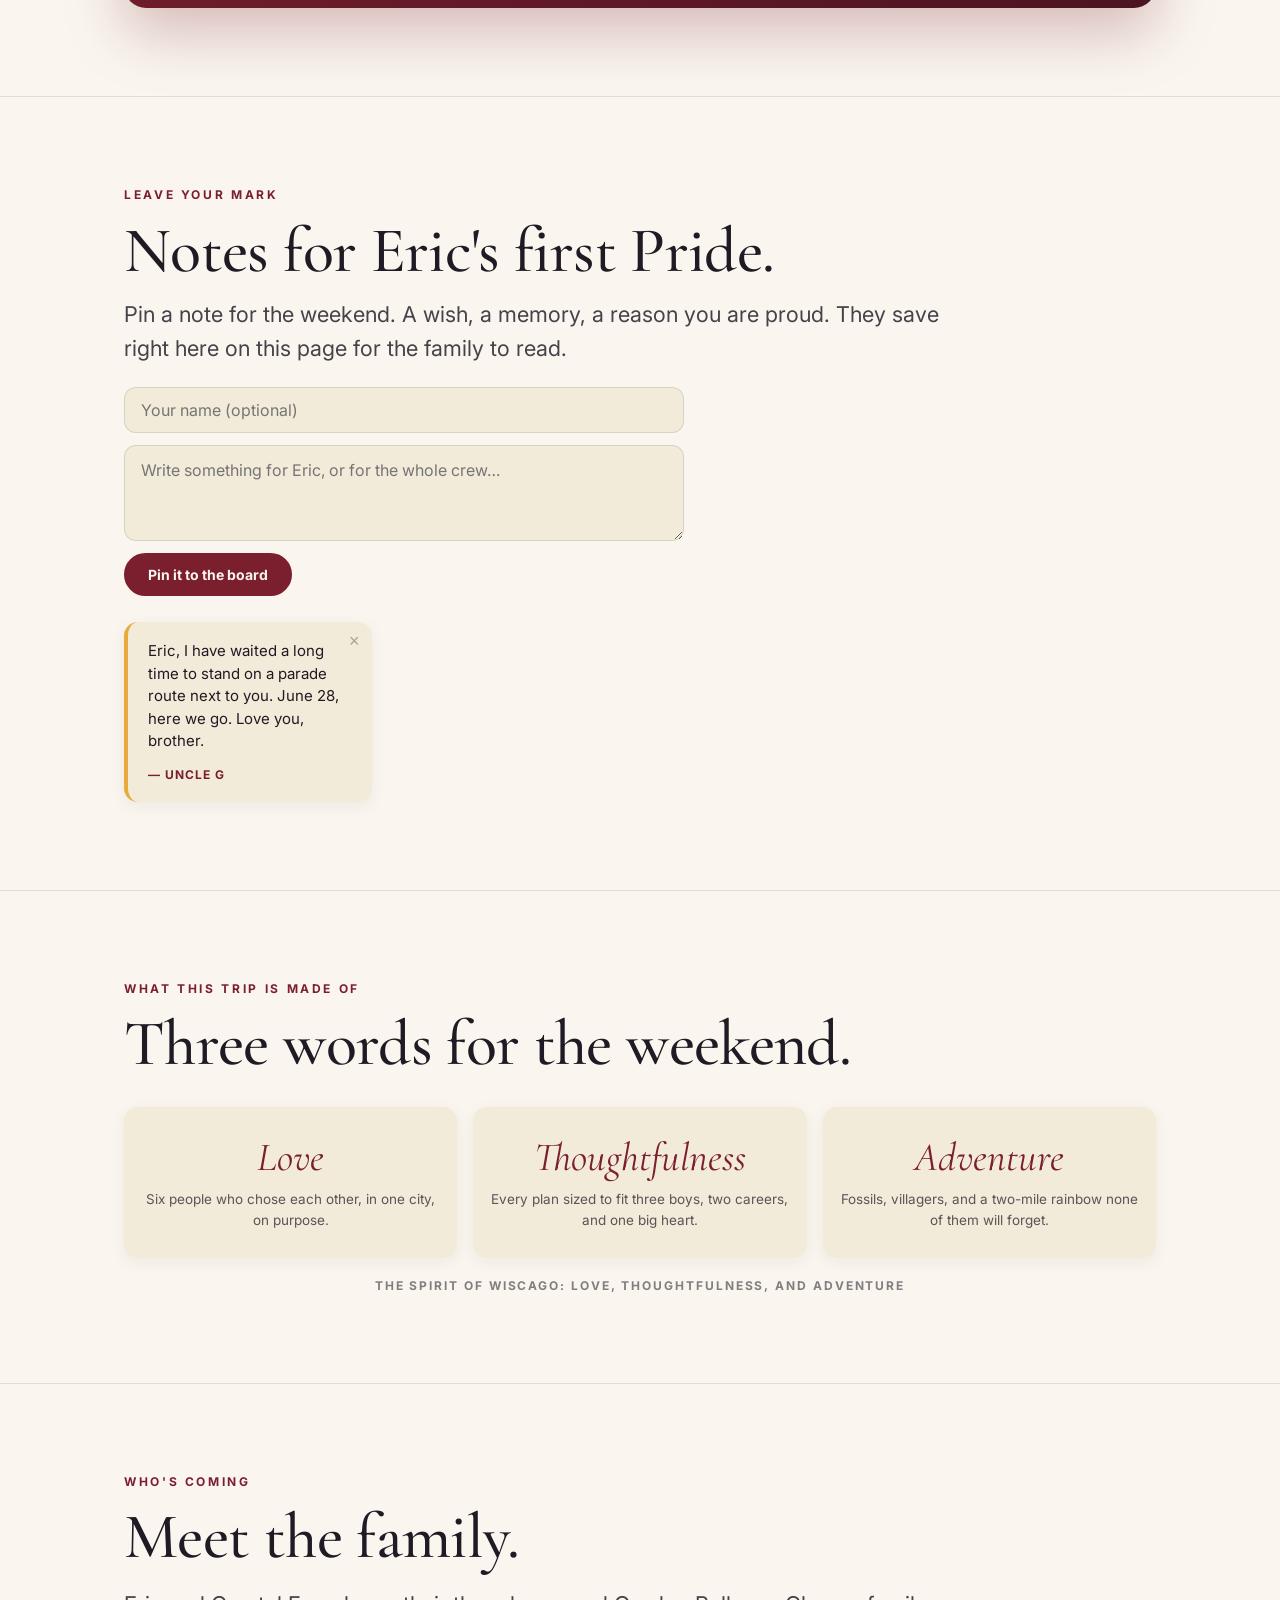
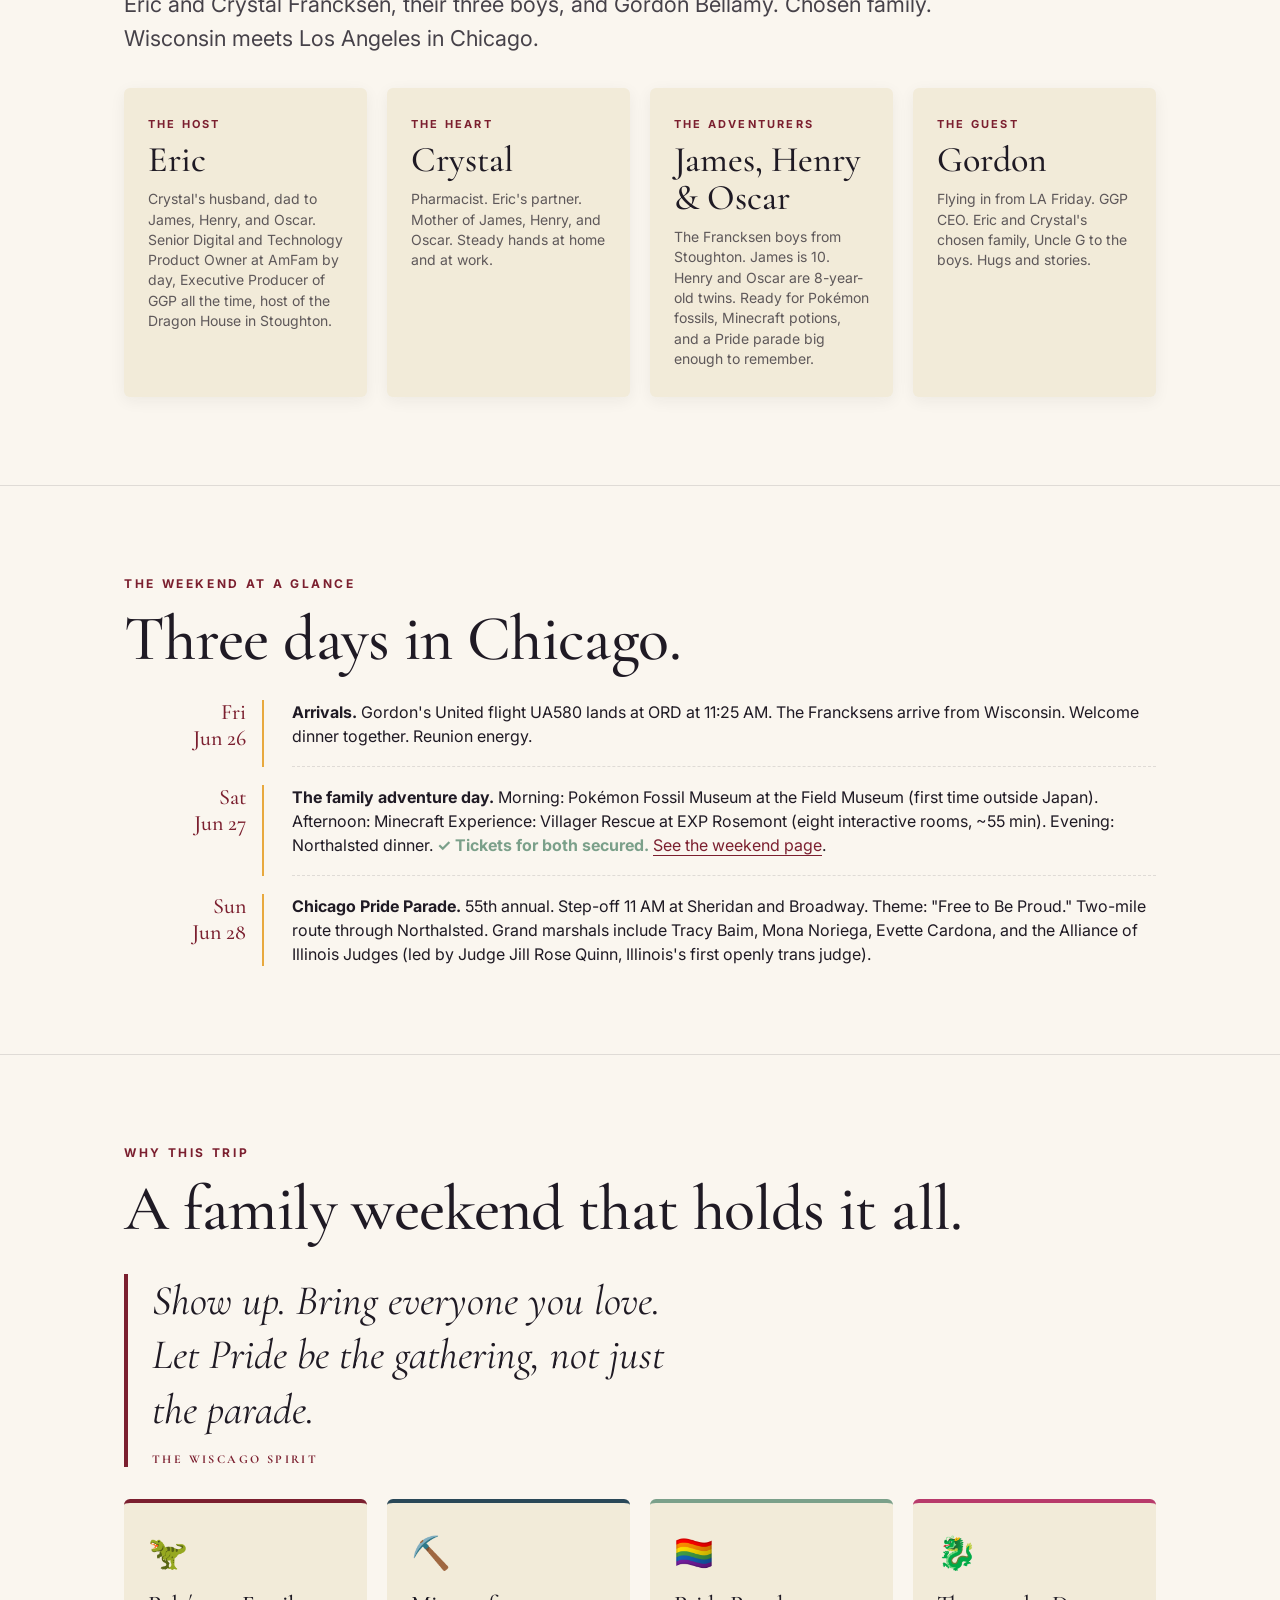
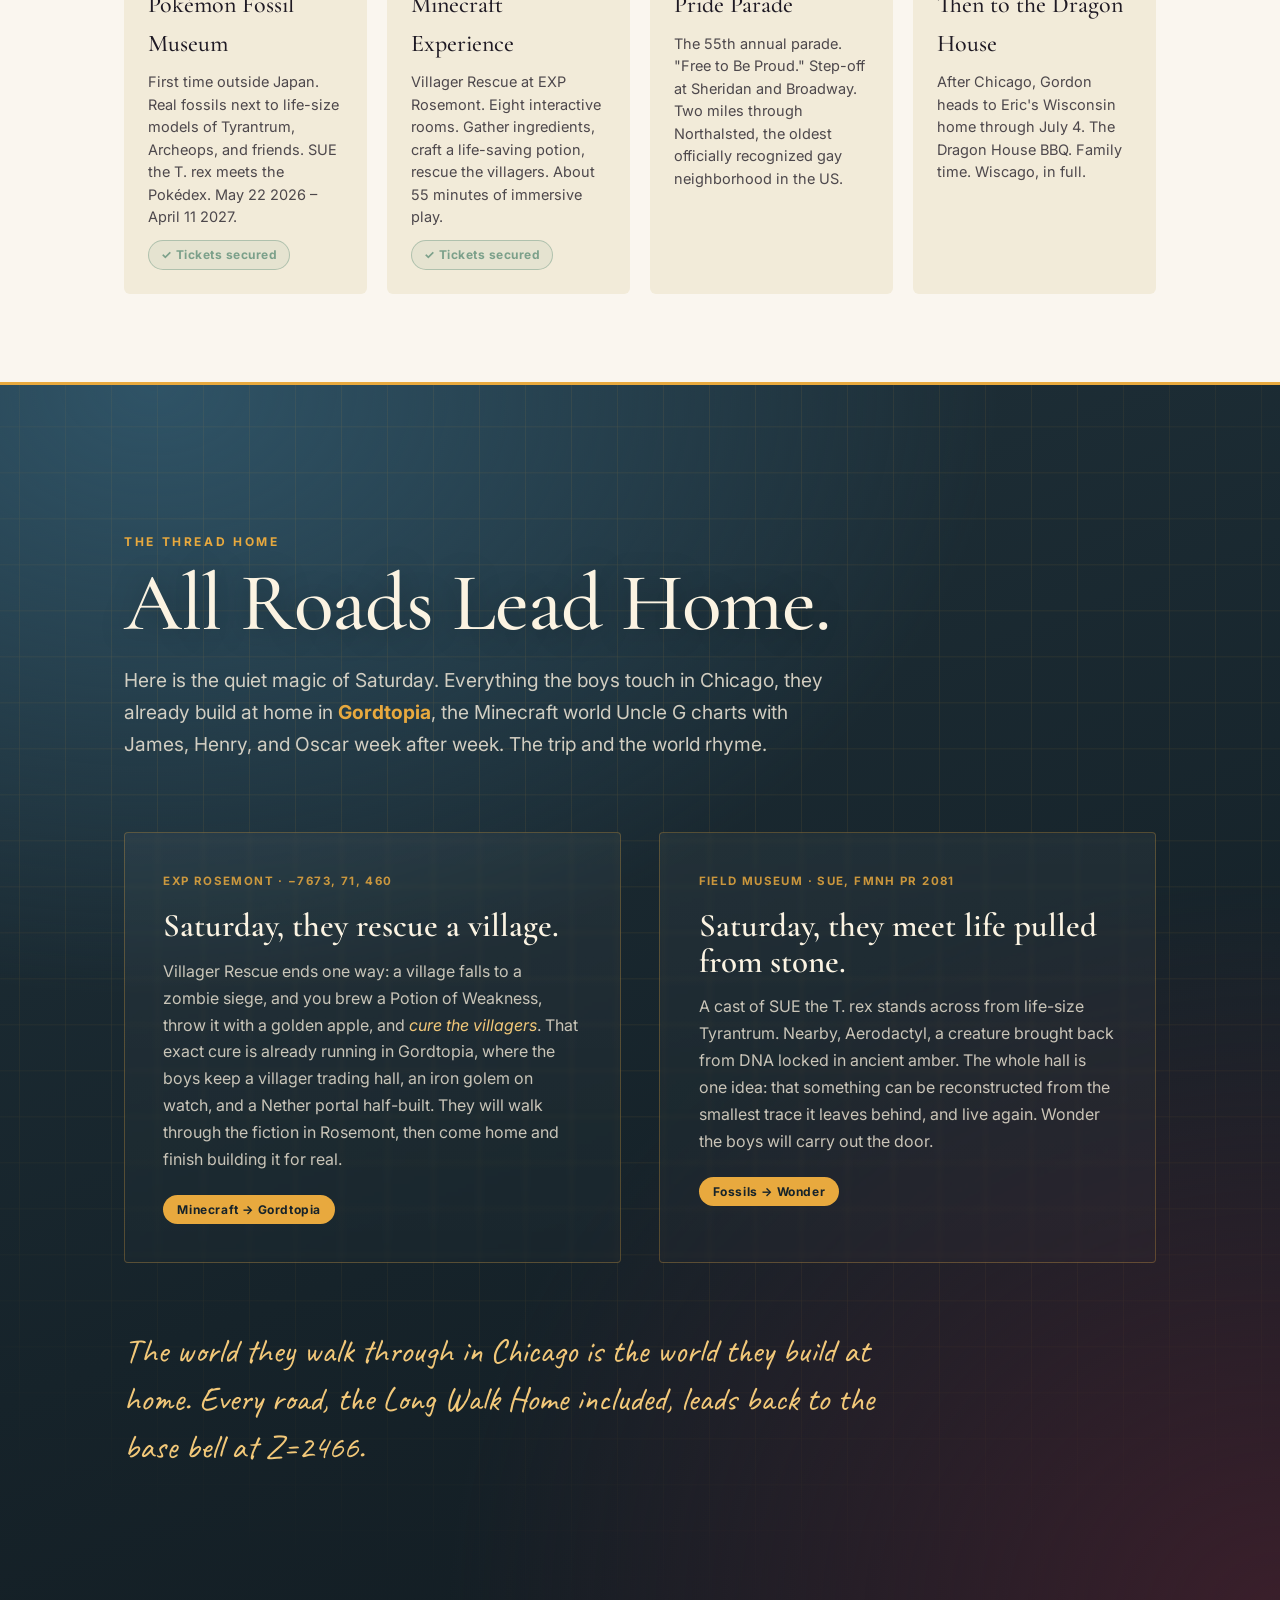
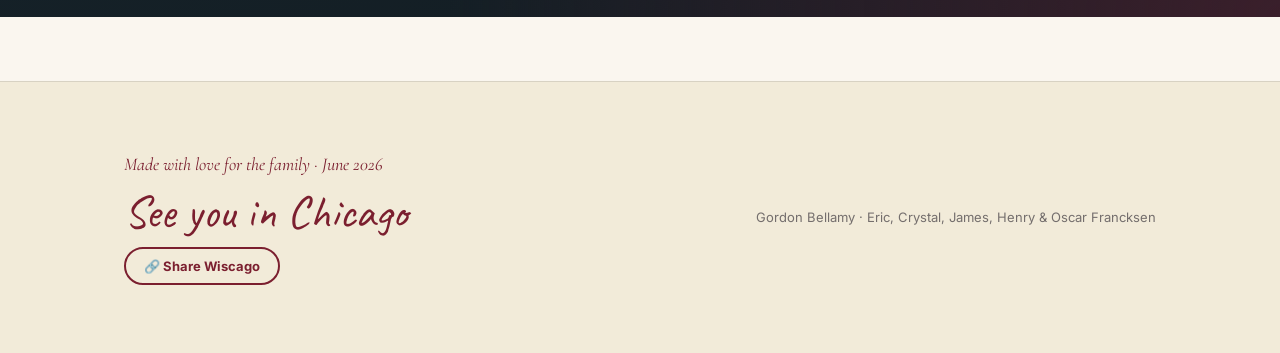
==== commit 8d3dec48: "Share button on home: Web Share API + clipboard fallback + toast One tap to send Wiscago to the fami" ====
--- a/index.html
+++ b/index.html
@@ -48,6 +48,14 @@
   .heart:hover{ transform:translateY(-3px) scale(1.08); filter:none; }
   .heart.on{ filter:none; transform:scale(1.14); }
   .heart-cap{ margin-top:12px; font-size:14px; font-weight:700; letter-spacing:.04em; color:var(--burgundy); min-height:20px; }
+  .share-btn{ appearance:none; font-family:inherit; font-weight:700; font-size:13px; cursor:pointer; margin-top:12px;
+    border-radius:999px; padding:9px 18px; border:2px solid var(--burgundy); background:transparent; color:var(--burgundy);
+    display:inline-flex; align-items:center; gap:8px; transition:transform .15s, background .2s, color .2s; }
+  .share-btn:hover{ transform:translateY(-2px); background:var(--burgundy); color:var(--cream); }
+  .share-toast{ position:fixed; left:50%; bottom:28px; transform:translateX(-50%) translateY(20px); opacity:0;
+    background:var(--ink); color:var(--cream); padding:11px 20px; border-radius:999px; font-weight:700; font-size:14px;
+    box-shadow:0 10px 30px rgba(0,0,0,.25); z-index:300; transition:opacity .25s, transform .25s; pointer-events:none; }
+  .share-toast.show{ opacity:1; transform:translateX(-50%) translateY(0); }
 </style>
 </head>
 <body>
@@ -255,6 +263,7 @@
     <div>
       <div class="made">Made with love for the family · June 2026</div>
       <div class="signature">See you in Chicago</div>
+      <button class="share-btn" id="shareBtn" type="button">🔗 Share Wiscago</button>
     </div>
     <div>Gordon Bellamy · Eric, Crystal, James, Henry &amp; Oscar Francksen</div>
   </div>
@@ -378,6 +387,23 @@
   render();
 })();
 
+/* Share button: Web Share API with clipboard fallback */
+(function(){
+  var btn=document.getElementById('shareBtn'); if(!btn) return;
+  var toast;
+  function showToast(msg){
+    if(!toast){ toast=document.createElement('div'); toast.className='share-toast'; document.body.appendChild(toast); }
+    toast.textContent=msg; toast.classList.add('show');
+    setTimeout(function(){ toast.classList.remove('show'); }, 1900);
+  }
+  btn.addEventListener('click',function(){
+    var data={ title:'Wiscago: A Pride Weekend Together', text:'Six hearts. One weekend. June 26 to 28 in Chicago.', url:location.href };
+    if(navigator.share){ navigator.share(data).catch(function(){}); }
+    else if(navigator.clipboard && navigator.clipboard.writeText){ navigator.clipboard.writeText(location.href).then(function(){ showToast('Link copied'); }).catch(function(){ showToast(location.href); }); }
+    else { showToast(location.href); }
+  });
+})();
+
 /* Interactive six hearts in the hero */
 (function(){
   var hearts=document.getElementById('hearts'), cap=document.getElementById('heartCap');
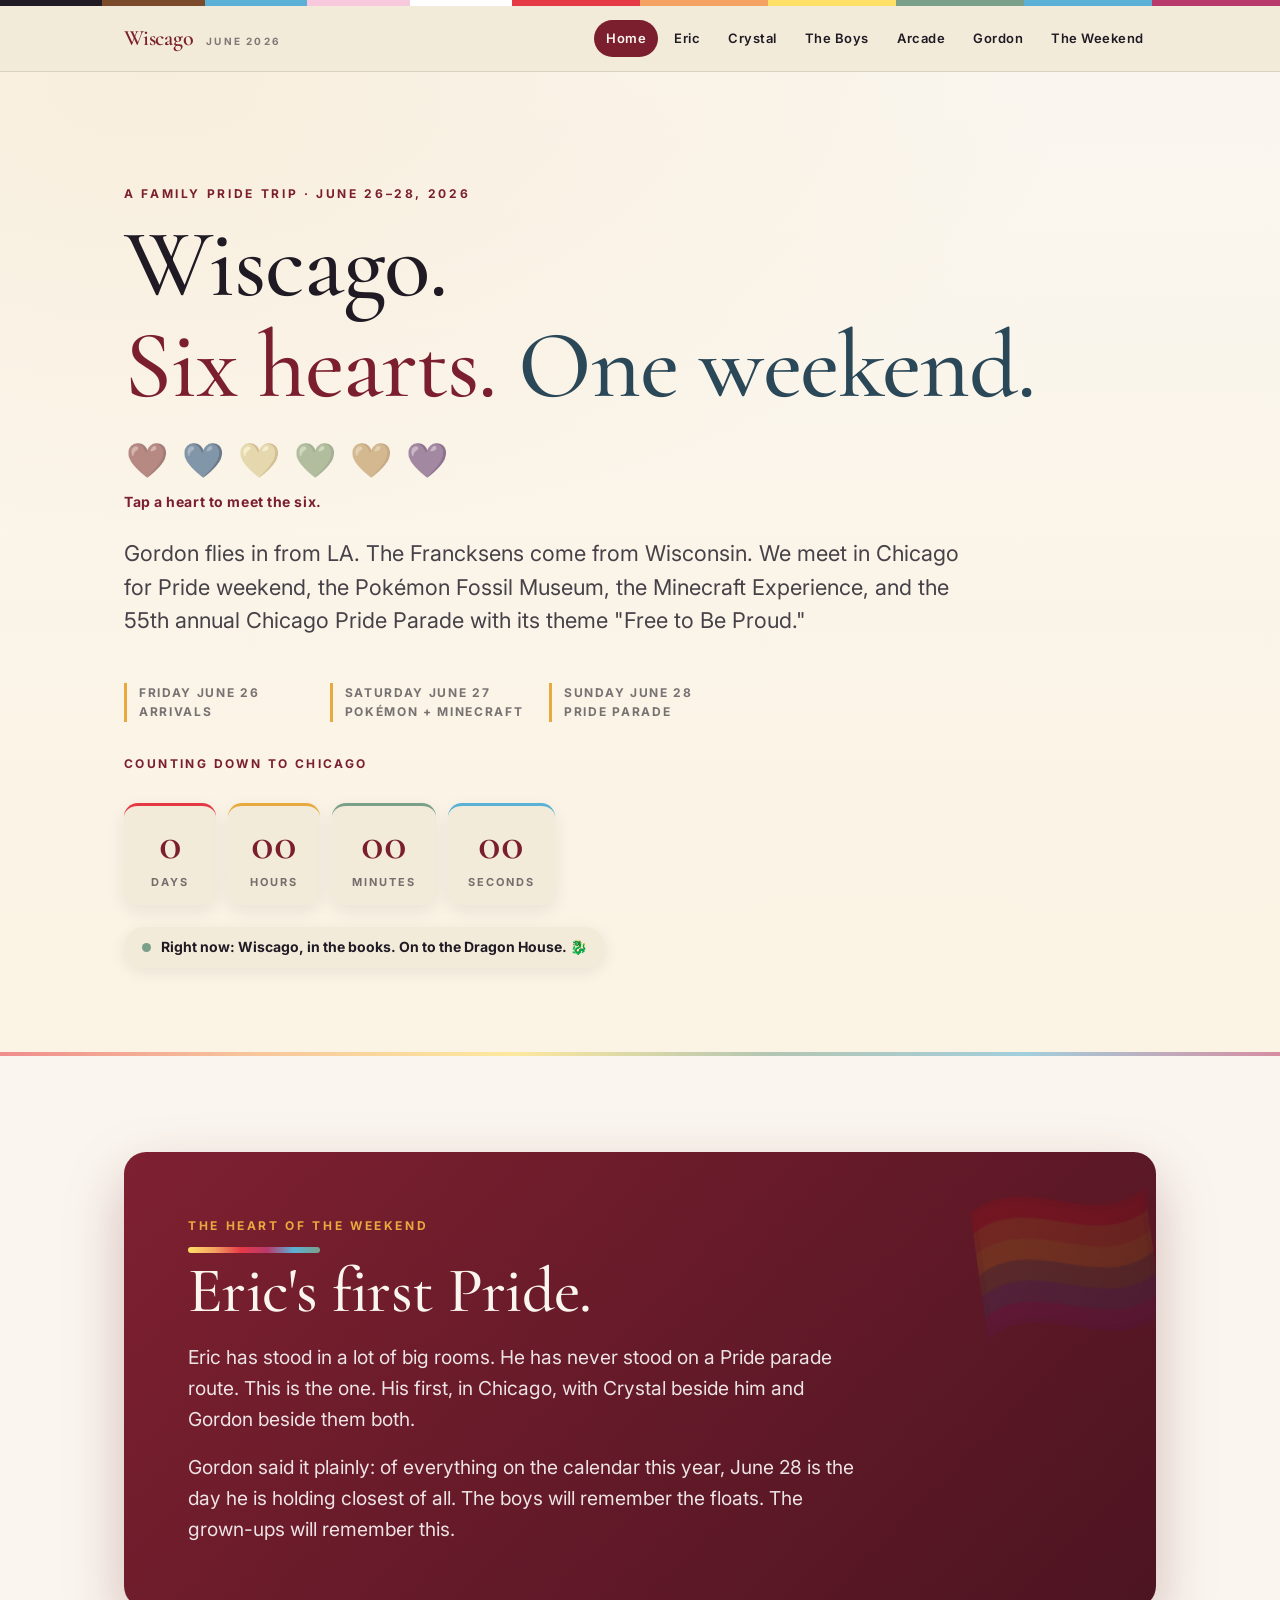
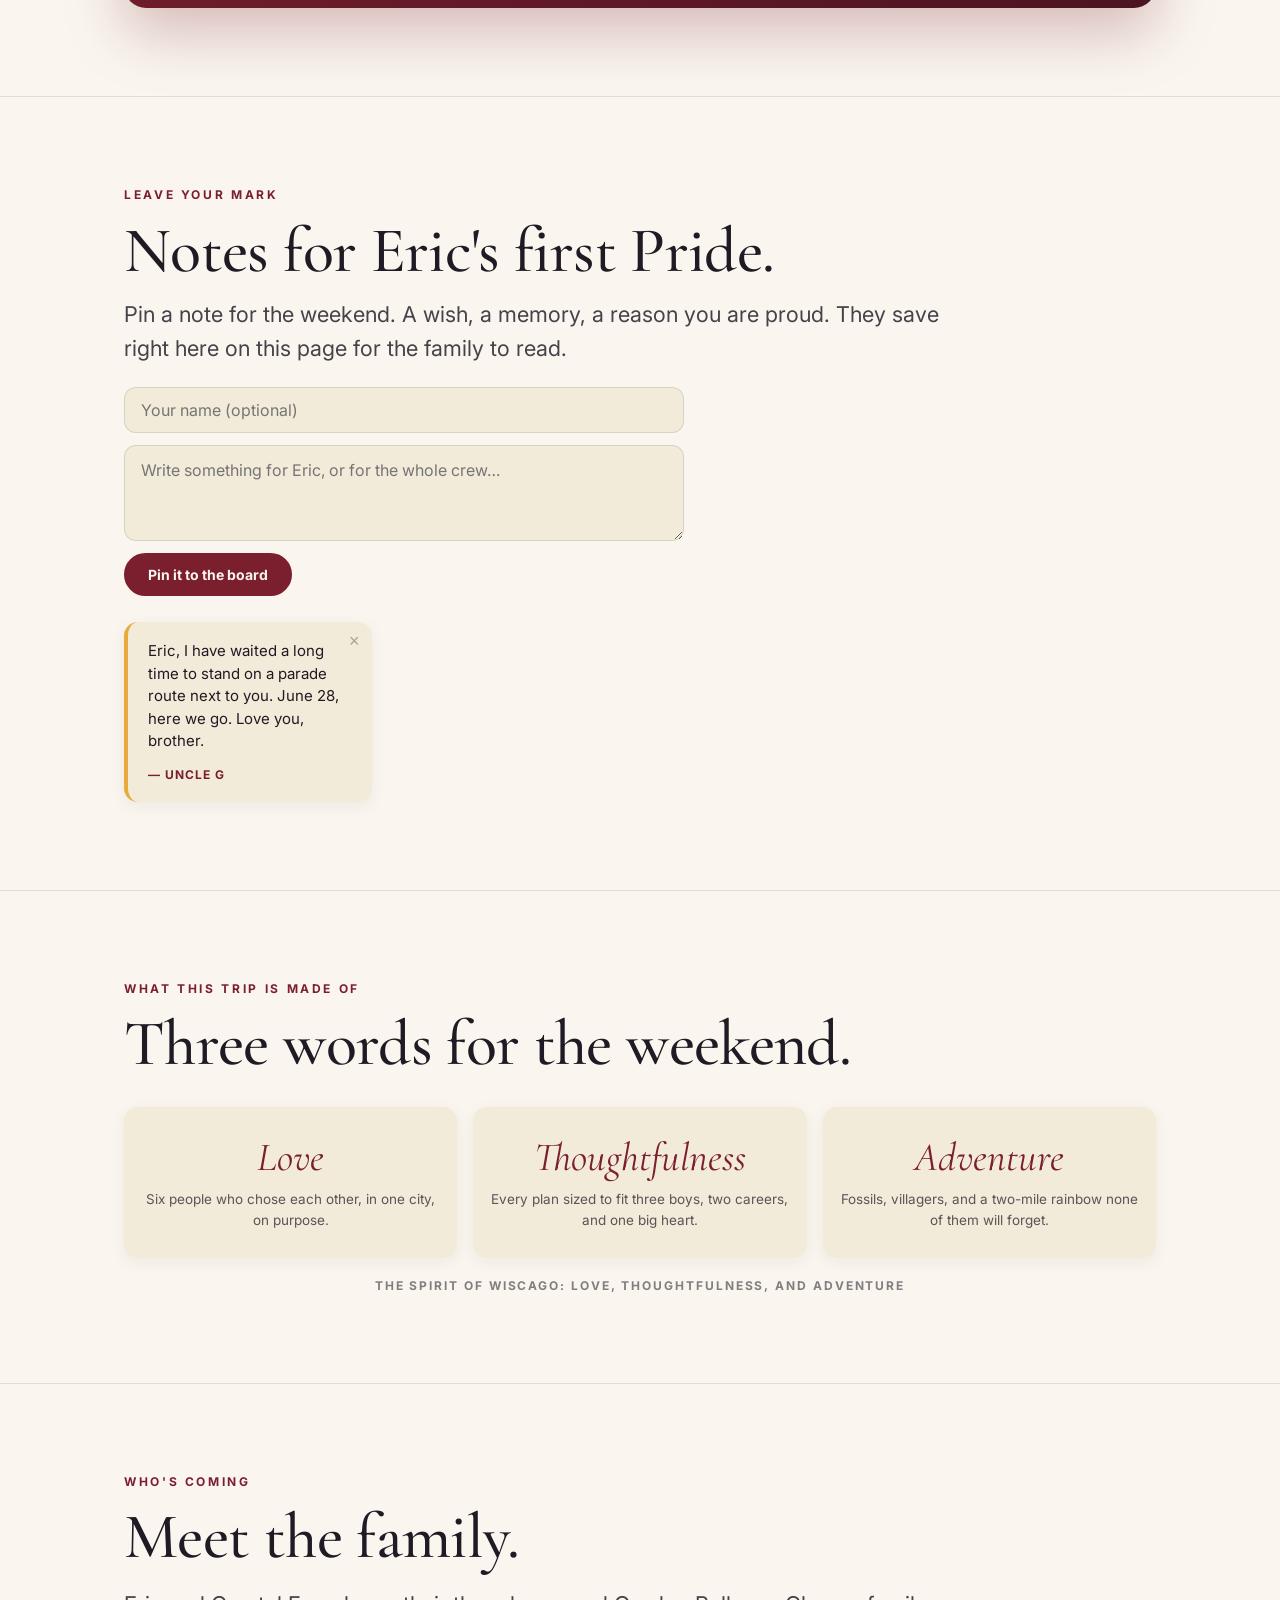
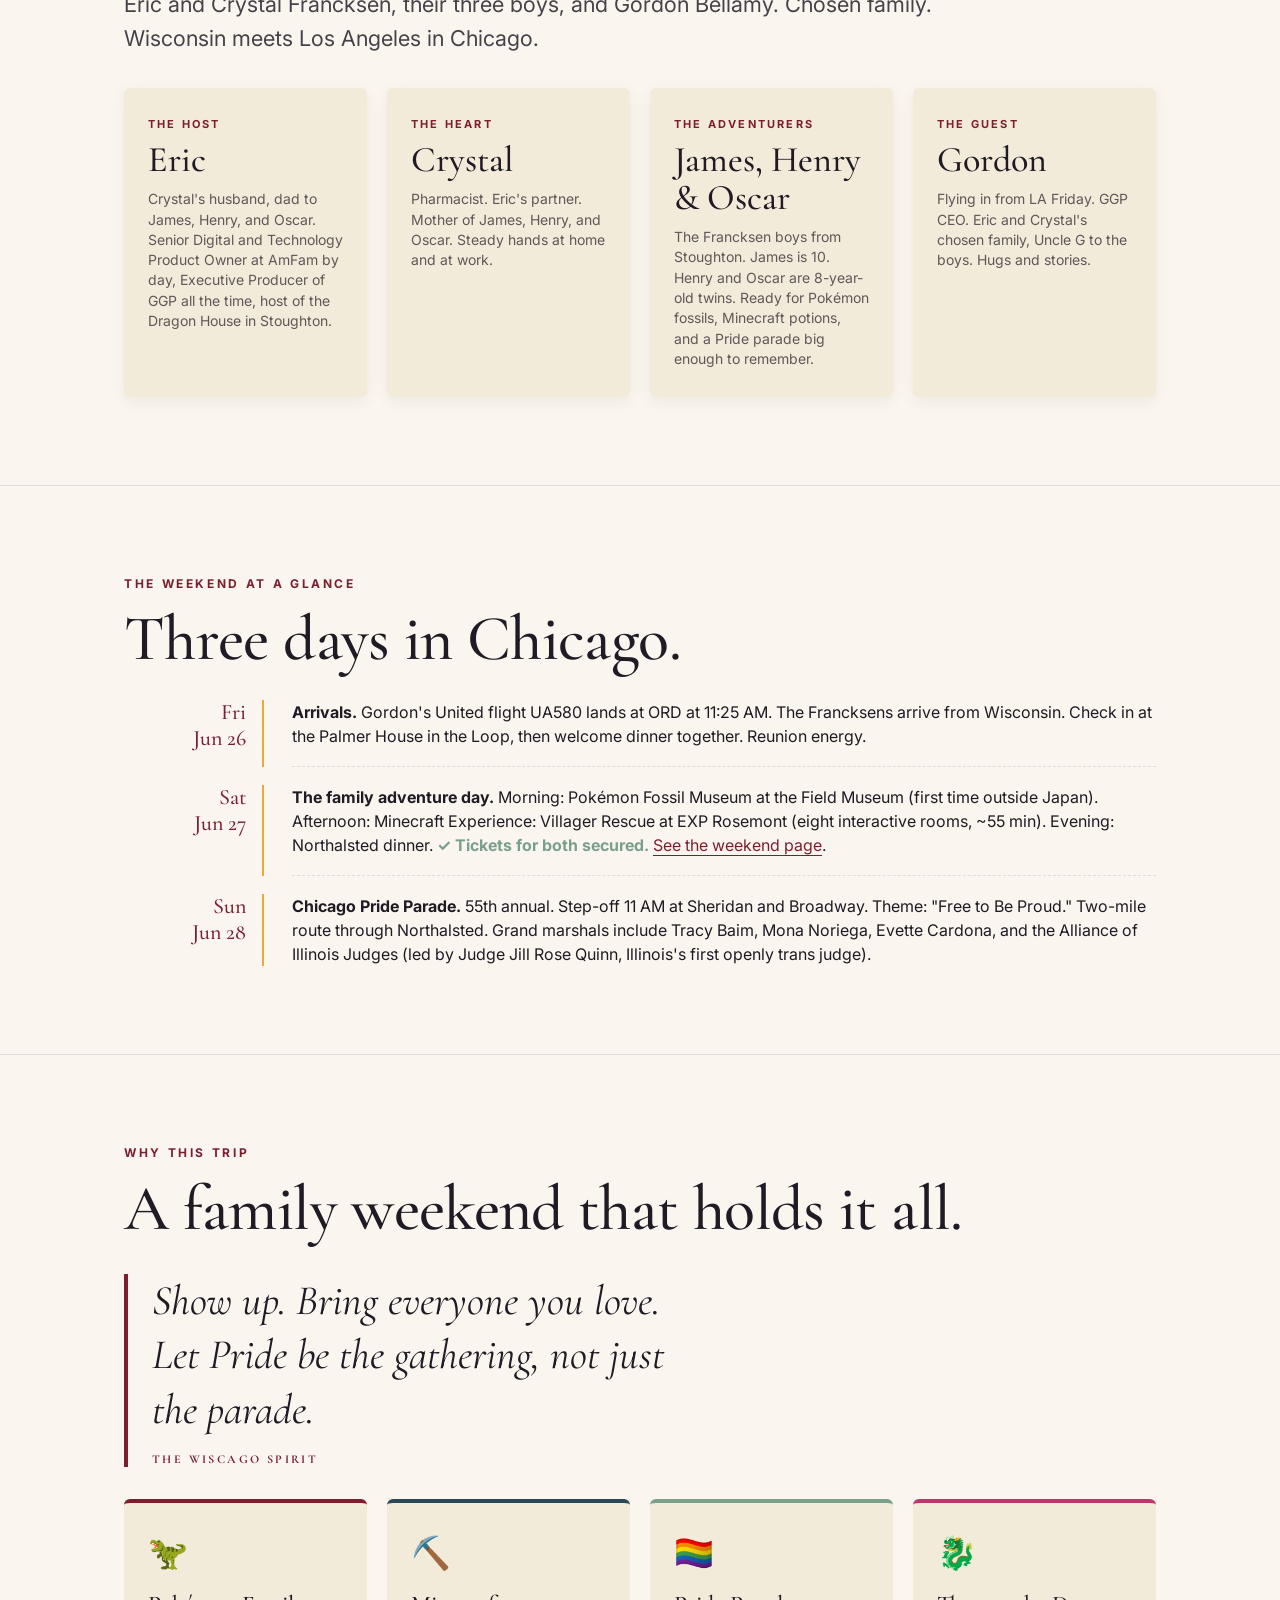
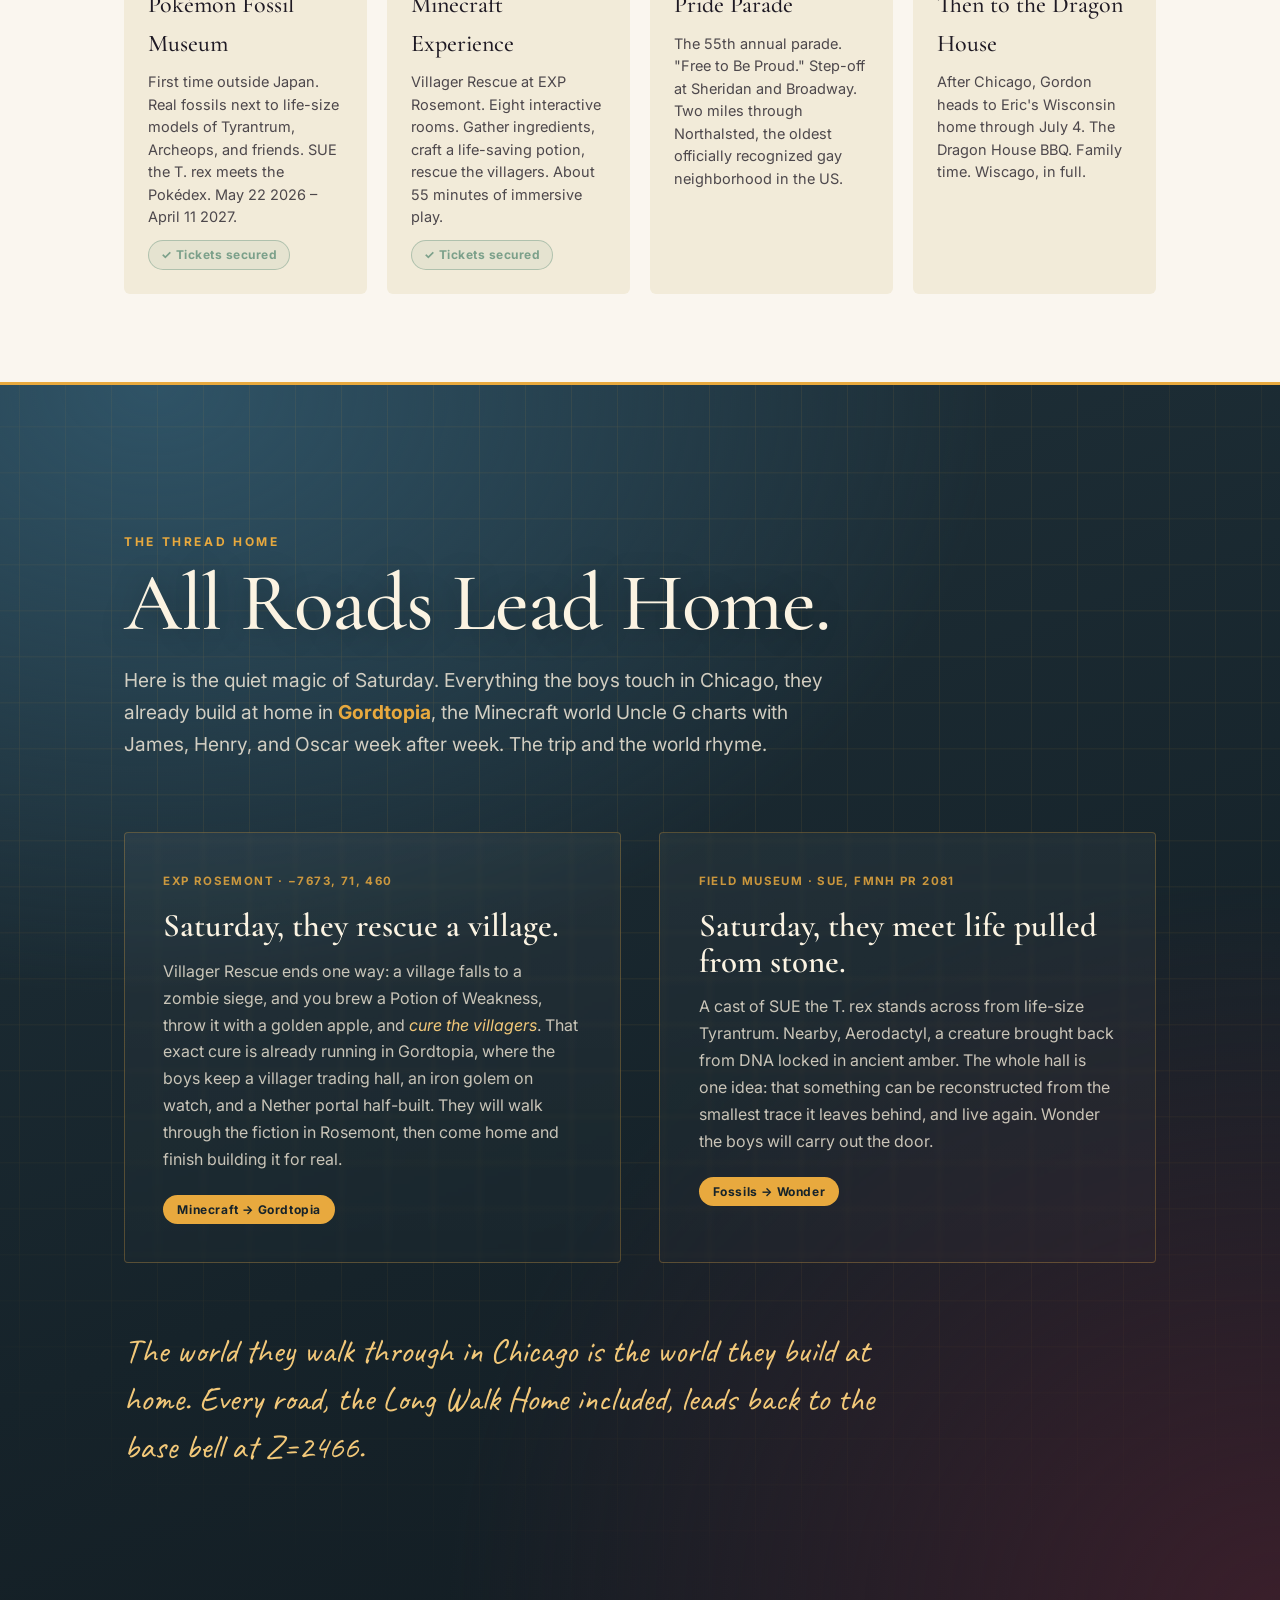
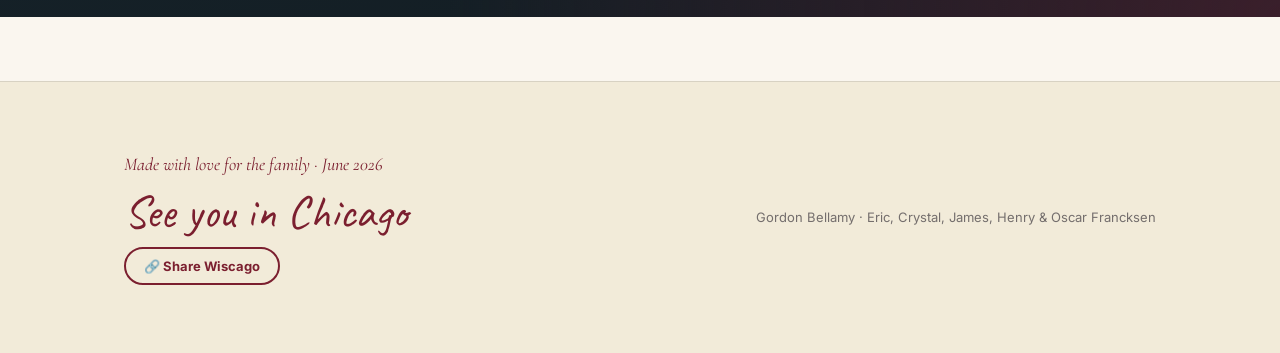
==== commit ad4d9c95: "Integrate home base: the Palmer House, a Hilton Hotel Where the family is staying, 17 E Monroe St in" ====
--- a/index.html
+++ b/index.html
@@ -186,7 +186,7 @@
     <h2 class="display">Three days in Chicago.</h2>
     <div class="itinerary reveal">
       <div class="day">Fri<br>Jun 26</div>
-      <div class="body"><strong>Arrivals.</strong> Gordon's United flight UA580 lands at ORD at 11:25 AM. The Francksens arrive from Wisconsin. Welcome dinner together. Reunion energy.</div>
+      <div class="body"><strong>Arrivals.</strong> Gordon's United flight UA580 lands at ORD at 11:25 AM. The Francksens arrive from Wisconsin. Check in at the Palmer House in the Loop, then welcome dinner together. Reunion energy.</div>
       <div class="day">Sat<br>Jun 27</div>
       <div class="body"><strong>The family adventure day.</strong> Morning: Pokémon Fossil Museum at the Field Museum (first time outside Japan). Afternoon: Minecraft Experience: Villager Rescue at EXP Rosemont (eight interactive rooms, ~55 min). Evening: Northalsted dinner. <span class="ticket-note">✓ Tickets for both secured.</span> <a href="weekend.html">See the weekend page</a>.</div>
       <div class="day">Sun<br>Jun 28</div>
